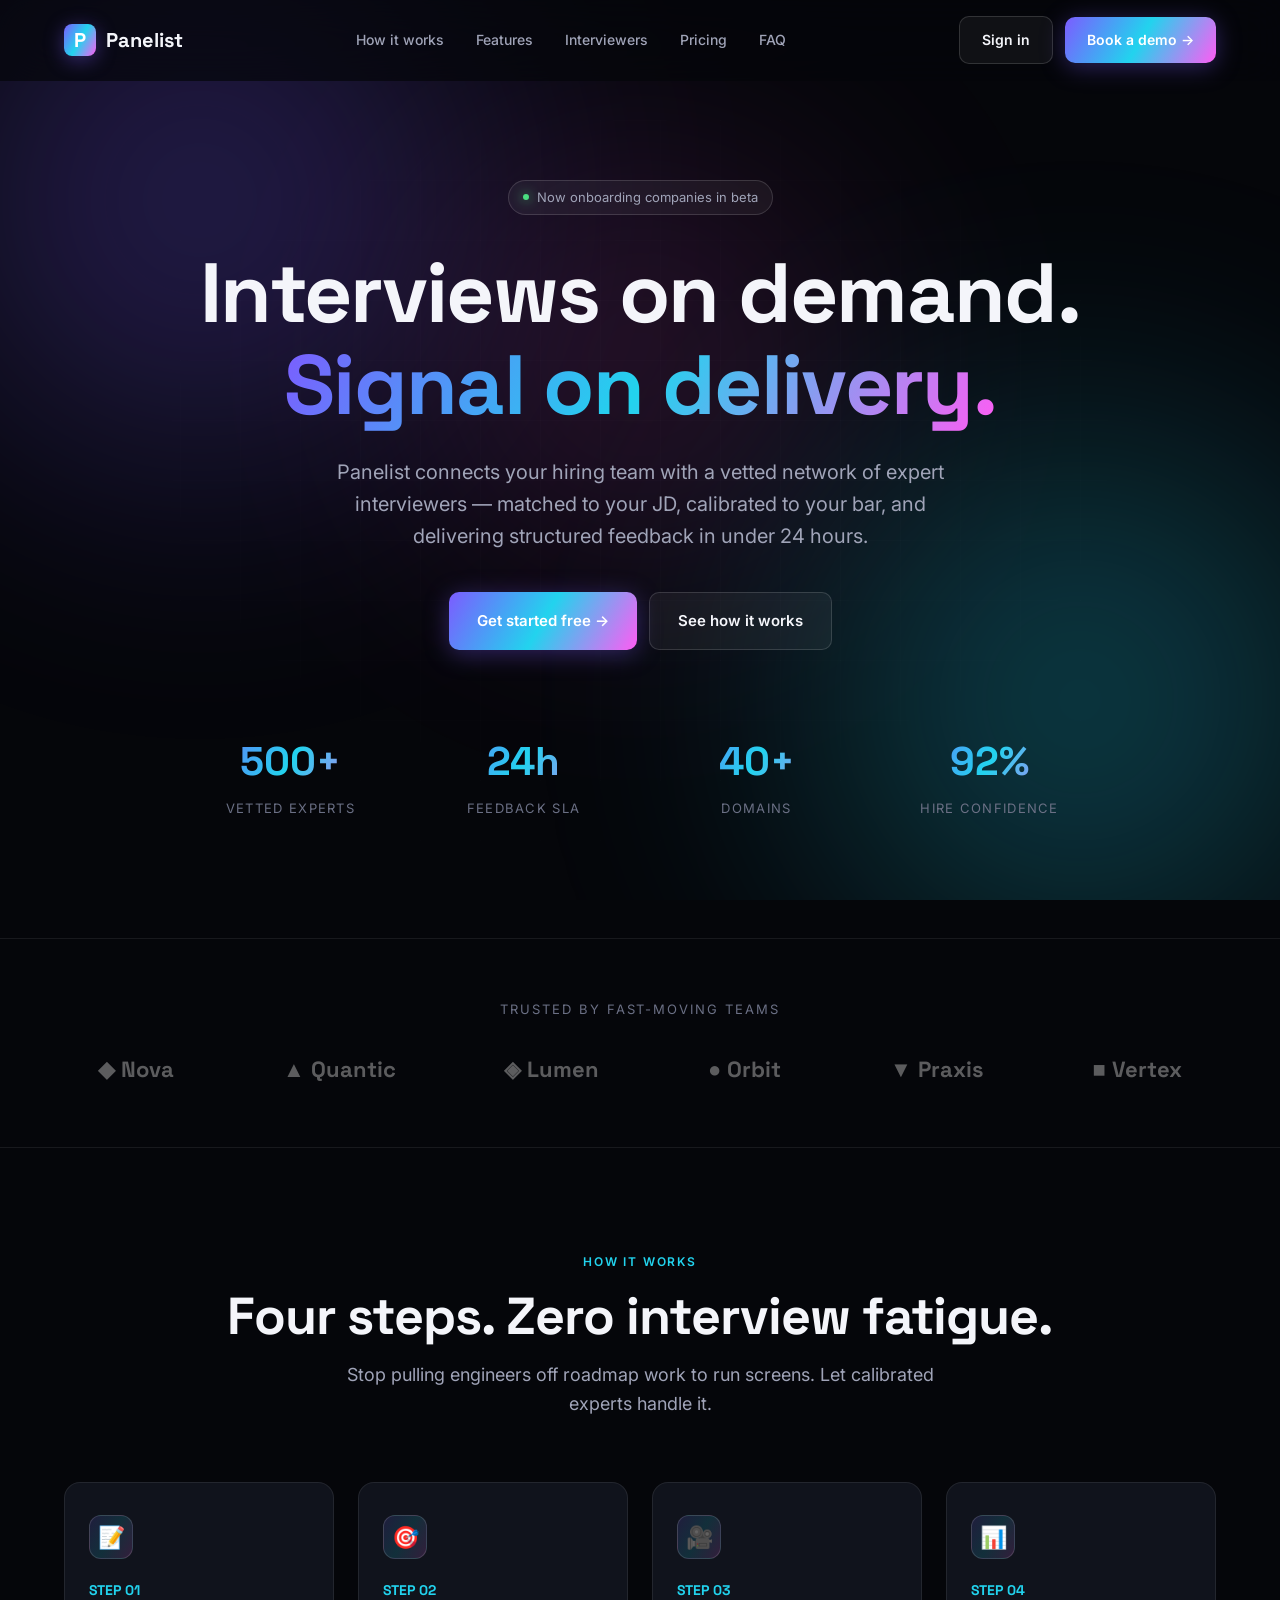
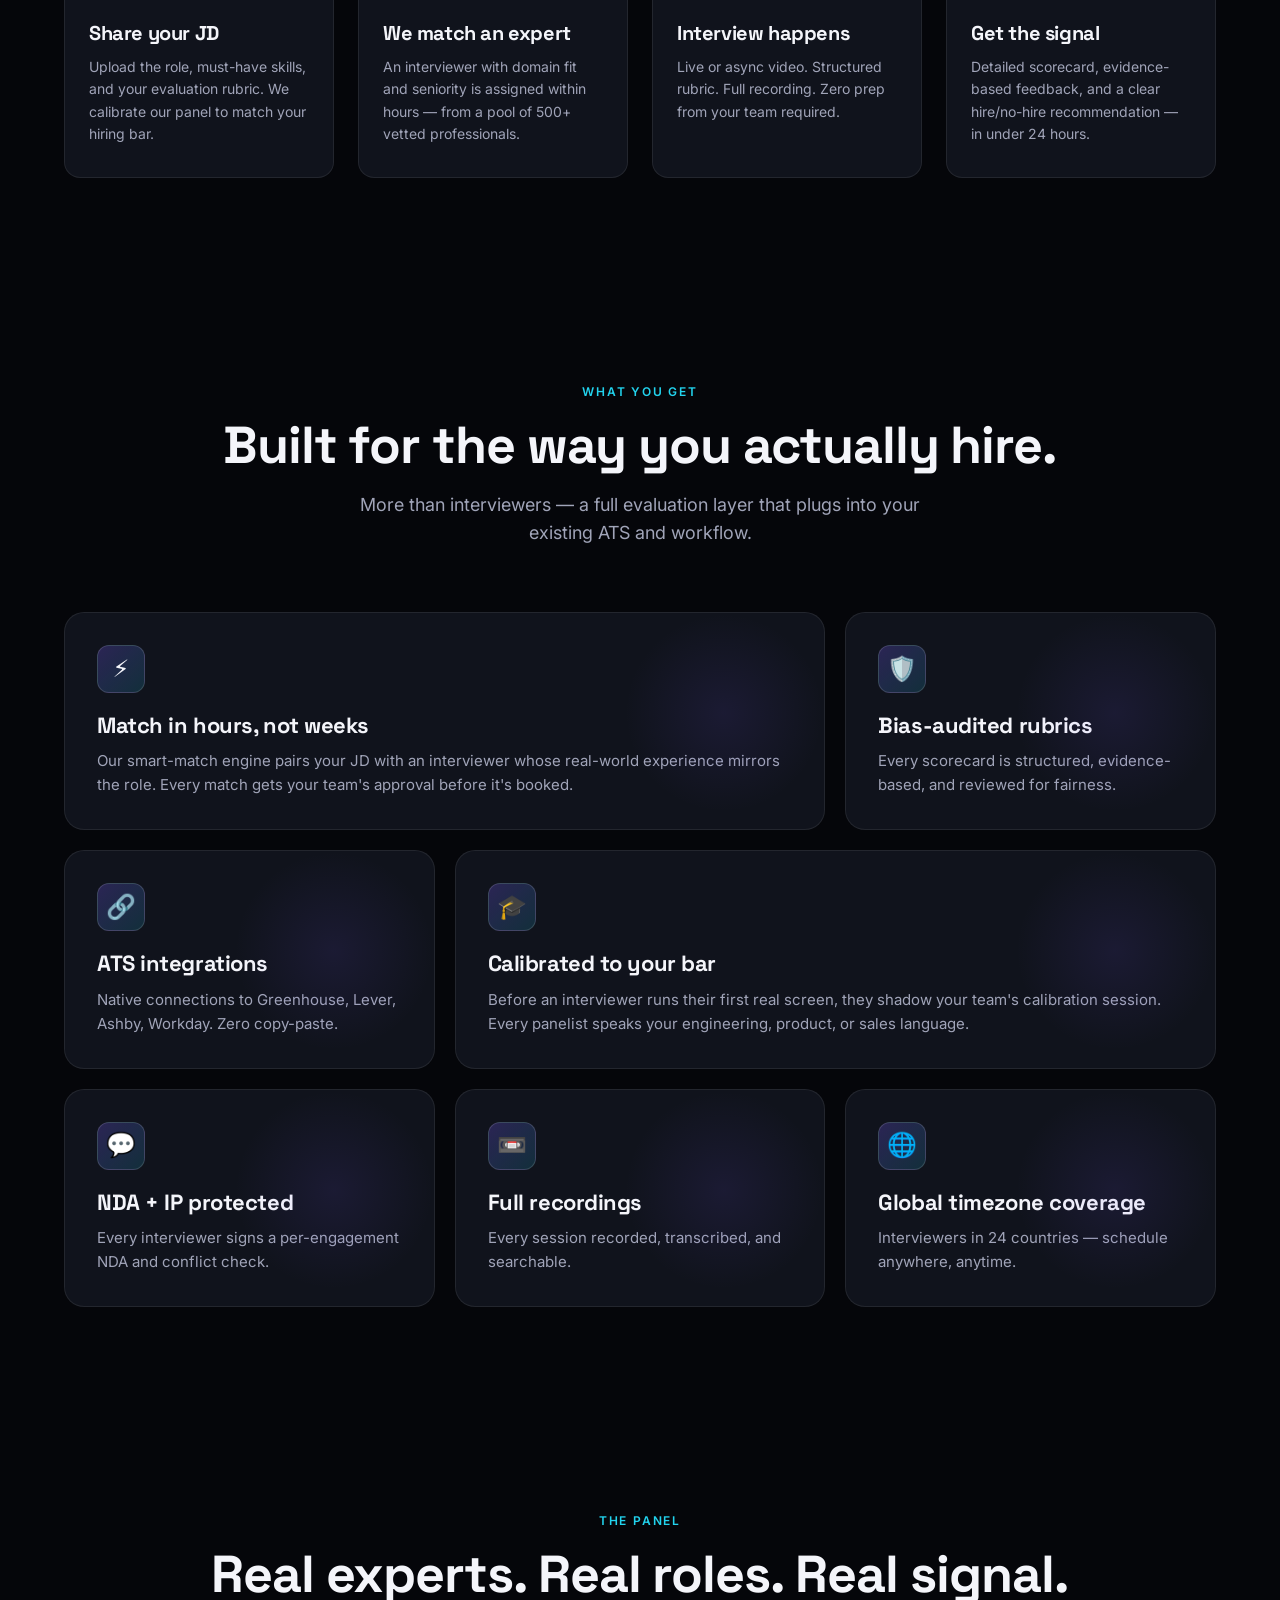
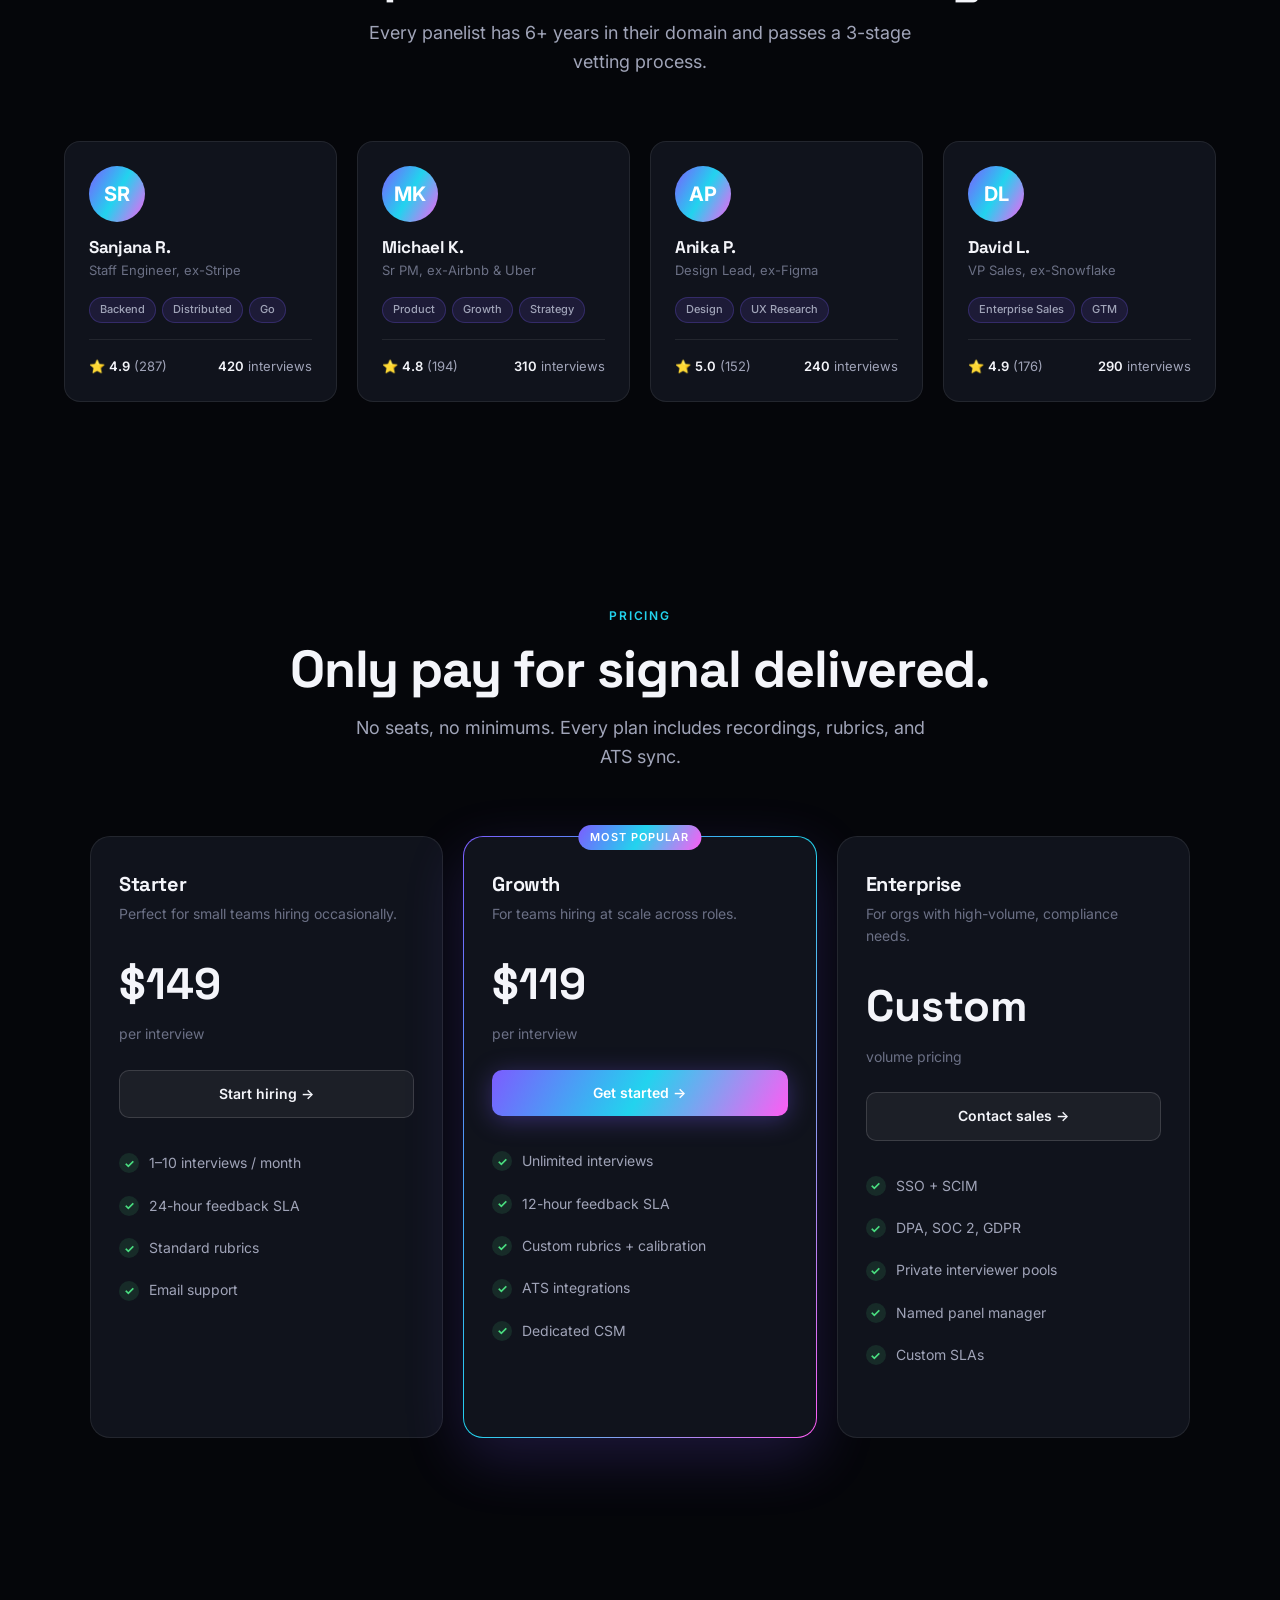
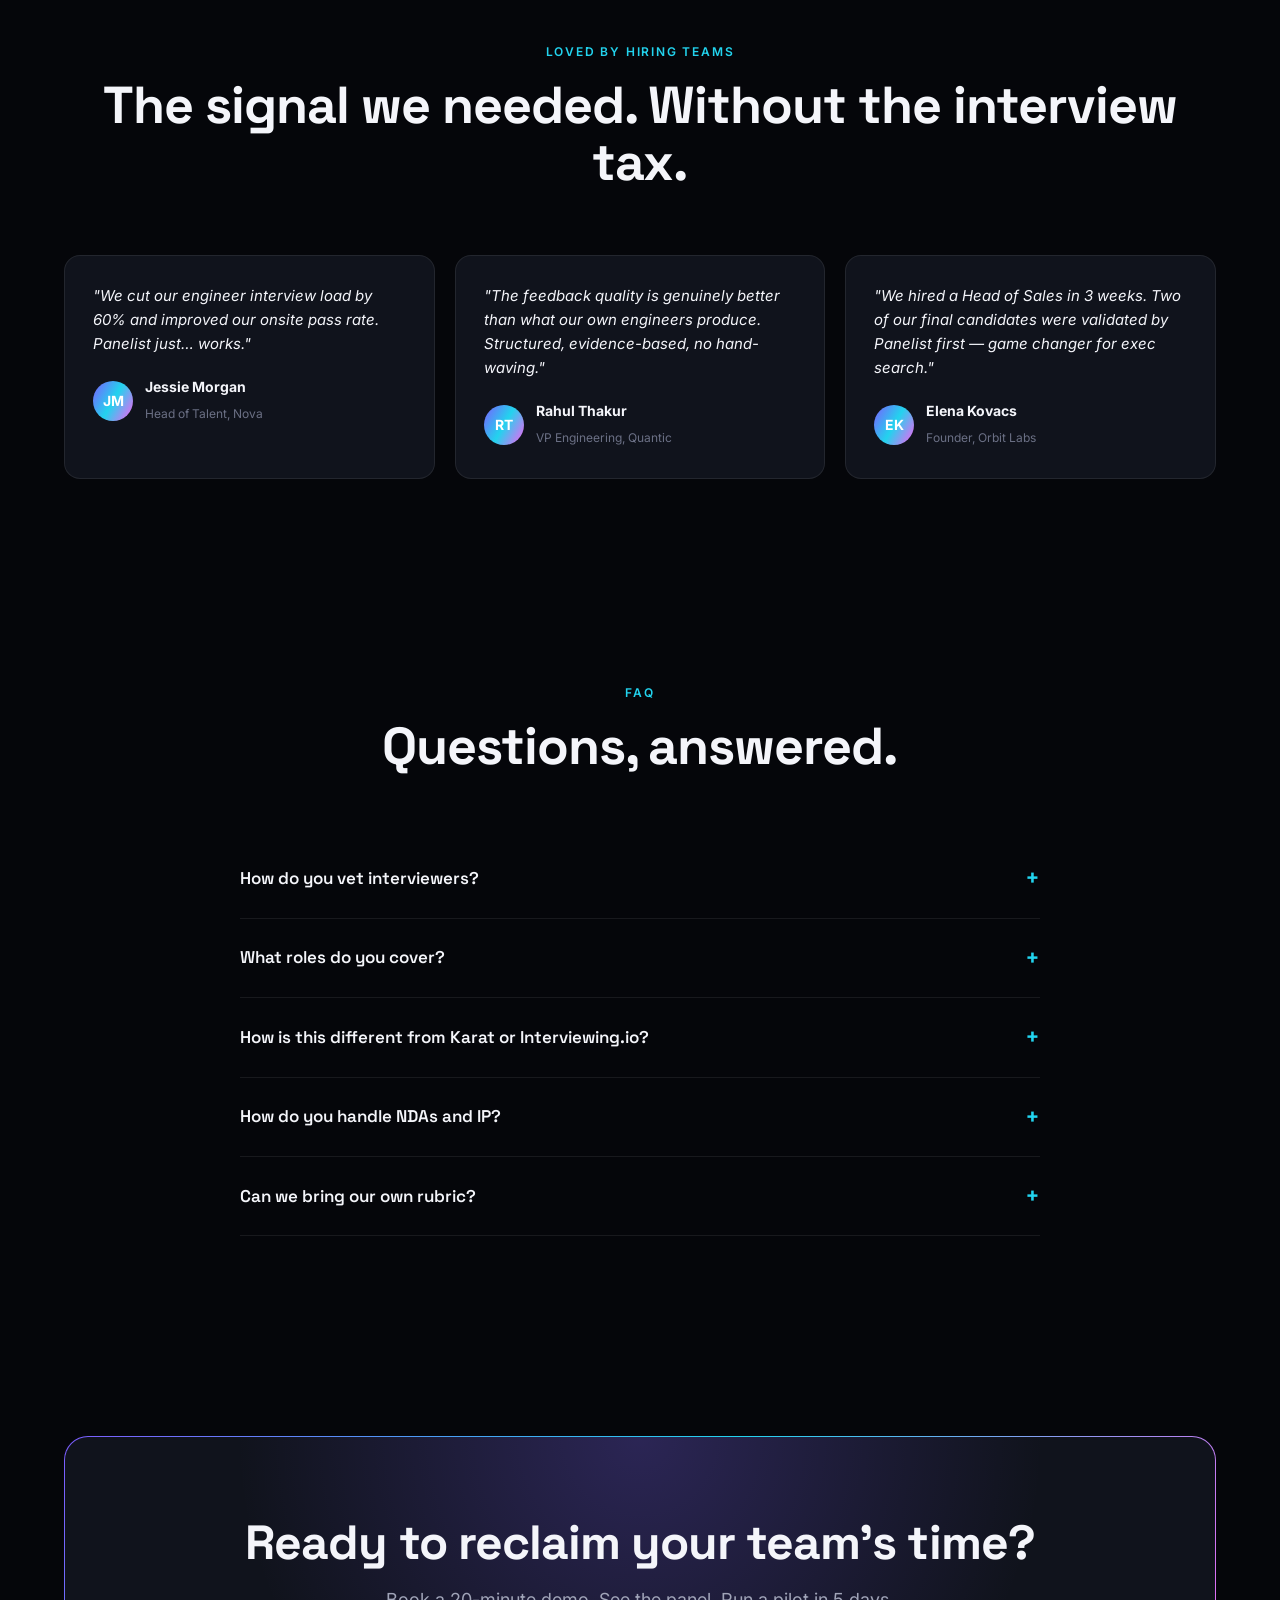
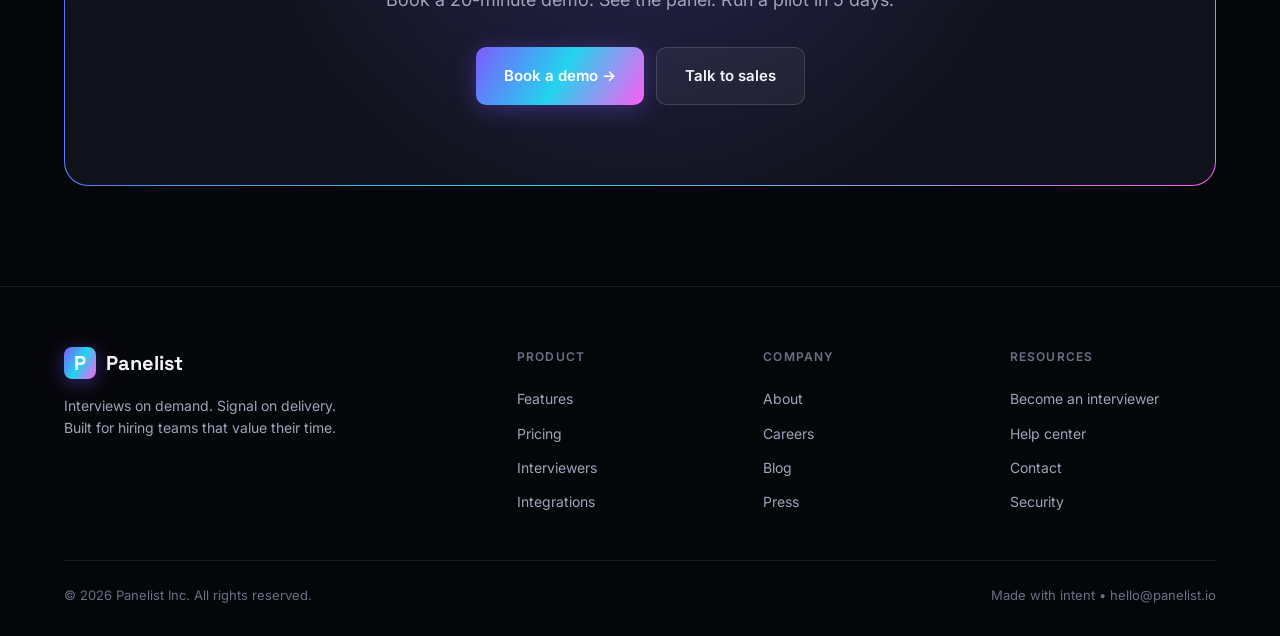
==== index.html @ 591c2b42 "Add files via upload" ====
<!DOCTYPE html>
<html lang="en">
<head>
<meta charset="UTF-8" />
<meta name="viewport" content="width=device-width, initial-scale=1.0" />
<title>Panelist — Interviews, on demand. Signal, on delivery.</title>
<meta name="description" content="Panelist gives hiring teams access to a vetted network of expert interviewers who screen candidates against your JD and deliver structured, evidence-based feedback." />
<link rel="preconnect" href="https://fonts.googleapis.com">
<link rel="preconnect" href="https://fonts.gstatic.com" crossorigin>
<link href="https://fonts.googleapis.com/css2?family=Inter:wght@300;400;500;600;700;800;900&family=Space+Grotesk:wght@400;500;600;700&display=swap" rel="stylesheet">
<style>
  :root {
    --bg: #05060a;
    --bg-2: #0a0c14;
    --surface: #10131c;
    --surface-2: #171b28;
    --border: rgba(255,255,255,0.08);
    --border-strong: rgba(255,255,255,0.14);
    --text: #f4f5fa;
    --text-dim: #a0a4b8;
    --text-mute: #6b7085;
    --brand: #7c5cff;
    --brand-2: #22d3ee;
    --brand-3: #ff5cf4;
    --accent-green: #4ade80;
    --grad: linear-gradient(120deg, #7c5cff 0%, #22d3ee 50%, #ff5cf4 100%);
    --grad-soft: linear-gradient(120deg, rgba(124,92,255,.15), rgba(34,211,238,.15), rgba(255,92,244,.15));
  }
  * { box-sizing: border-box; margin: 0; padding: 0; }
  html { scroll-behavior: smooth; }
  body {
    background: var(--bg);
    color: var(--text);
    font-family: 'Inter', system-ui, -apple-system, sans-serif;
    font-size: 16px;
    line-height: 1.6;
    overflow-x: hidden;
    -webkit-font-smoothing: antialiased;
  }
  h1, h2, h3, h4 { font-family: 'Space Grotesk', 'Inter', sans-serif; font-weight: 700; letter-spacing: -0.02em; line-height: 1.1; }
  a { color: inherit; text-decoration: none; }
  .container { max-width: 1200px; margin: 0 auto; padding: 0 24px; }

  /* ---- Background aurora ---- */
  .aurora {
    position: fixed; inset: 0; z-index: -1; overflow: hidden; pointer-events: none;
  }
  .aurora::before, .aurora::after {
    content: ""; position: absolute; width: 800px; height: 800px; border-radius: 50%;
    filter: blur(120px); opacity: 0.35; animation: float 20s ease-in-out infinite;
  }
  .aurora::before { background: radial-gradient(circle, #7c5cff 0%, transparent 70%); top: -200px; left: -200px; }
  .aurora::after { background: radial-gradient(circle, #22d3ee 0%, transparent 70%); bottom: -200px; right: -200px; animation-delay: -10s; }
  .aurora .blob-3 {
    position: absolute; width: 600px; height: 600px; border-radius: 50%;
    background: radial-gradient(circle, #ff5cf4 0%, transparent 70%);
    filter: blur(120px); opacity: 0.2; top: 40%; left: 50%; transform: translate(-50%, -50%);
    animation: float 25s ease-in-out infinite -5s;
  }
  @keyframes float {
    0%, 100% { transform: translate(0, 0) scale(1); }
    33% { transform: translate(50px, -50px) scale(1.1); }
    66% { transform: translate(-30px, 30px) scale(0.95); }
  }

  /* ---- Grid backdrop ---- */
  .grid-bg {
    position: fixed; inset: 0; z-index: -1; opacity: 0.4;
    background-image:
      linear-gradient(rgba(255,255,255,0.03) 1px, transparent 1px),
      linear-gradient(90deg, rgba(255,255,255,0.03) 1px, transparent 1px);
    background-size: 60px 60px;
    mask-image: radial-gradient(ellipse at center, black 30%, transparent 80%);
  }

  /* ---- Navigation ---- */
  nav {
    position: fixed; top: 0; left: 0; right: 0; z-index: 100;
    padding: 16px 0;
    backdrop-filter: blur(20px);
    background: rgba(5,6,10,0.7);
    border-bottom: 1px solid transparent;
    transition: all 0.3s ease;
  }
  nav.scrolled { border-bottom-color: var(--border); background: rgba(5,6,10,0.9); }
  nav .container { display: flex; align-items: center; justify-content: space-between; }
  .logo {
    display: flex; align-items: center; gap: 10px;
    font-family: 'Space Grotesk', sans-serif; font-weight: 700; font-size: 20px;
  }
  .logo-mark {
    width: 32px; height: 32px; border-radius: 8px; background: var(--grad);
    display: grid; place-items: center; font-weight: 800; color: white;
    box-shadow: 0 4px 20px rgba(124,92,255,0.4);
  }
  .nav-links { display: flex; gap: 32px; align-items: center; }
  .nav-links a { color: var(--text-dim); font-size: 14px; font-weight: 500; transition: color .2s; }
  .nav-links a:hover { color: var(--text); }
  .nav-cta { display: flex; gap: 12px; align-items: center; }
  @media (max-width: 768px) {
    .nav-links { display: none; }
  }

  /* ---- Buttons ---- */
  .btn {
    display: inline-flex; align-items: center; gap: 8px;
    padding: 12px 22px; border-radius: 10px; font-weight: 600; font-size: 14px;
    cursor: pointer; transition: all .2s ease; border: none;
    font-family: inherit; text-decoration: none;
  }
  .btn-primary {
    background: var(--grad); color: white; position: relative;
    box-shadow: 0 4px 24px rgba(124,92,255,0.35);
  }
  .btn-primary:hover { transform: translateY(-2px); box-shadow: 0 8px 32px rgba(124,92,255,0.5); }
  .btn-ghost {
    background: rgba(255,255,255,0.05); color: var(--text);
    border: 1px solid var(--border-strong);
  }
  .btn-ghost:hover { background: rgba(255,255,255,0.1); border-color: rgba(255,255,255,0.25); }
  .btn-lg { padding: 16px 28px; font-size: 15px; }

  /* ---- Hero ---- */
  .hero {
    padding: 180px 0 120px;
    text-align: center;
    position: relative;
  }
  .badge {
    display: inline-flex; align-items: center; gap: 8px;
    padding: 6px 14px; border-radius: 999px;
    background: rgba(255,255,255,0.05); border: 1px solid var(--border-strong);
    font-size: 13px; color: var(--text-dim); margin-bottom: 32px;
    animation: fadeInUp .8s ease .1s both;
  }
  .badge .dot { width: 6px; height: 6px; border-radius: 50%; background: var(--accent-green); box-shadow: 0 0 12px var(--accent-green); }
  .hero h1 {
    font-size: clamp(40px, 7vw, 84px);
    margin-bottom: 24px;
    animation: fadeInUp .8s ease .2s both;
  }
  .hero h1 .grad {
    background: var(--grad);
    -webkit-background-clip: text; background-clip: text;
    -webkit-text-fill-color: transparent;
    display: inline-block;
  }
  .hero p {
    font-size: clamp(17px, 2vw, 20px); color: var(--text-dim);
    max-width: 640px; margin: 0 auto 40px;
    animation: fadeInUp .8s ease .3s both;
  }
  .hero-ctas {
    display: flex; gap: 12px; justify-content: center; flex-wrap: wrap;
    animation: fadeInUp .8s ease .4s both;
  }
  .hero-stats {
    margin-top: 80px;
    display: grid; grid-template-columns: repeat(4, 1fr); gap: 32px;
    max-width: 900px; margin-left: auto; margin-right: auto;
    animation: fadeInUp .8s ease .5s both;
  }
  .stat { text-align: center; }
  .stat-num {
    font-family: 'Space Grotesk', sans-serif; font-weight: 700; font-size: 40px;
    background: var(--grad); -webkit-background-clip: text; background-clip: text;
    -webkit-text-fill-color: transparent; margin-bottom: 4px;
  }
  .stat-label { color: var(--text-mute); font-size: 13px; text-transform: uppercase; letter-spacing: 0.1em; }
  @media (max-width: 640px) {
    .hero-stats { grid-template-columns: repeat(2, 1fr); }
  }
  @keyframes fadeInUp {
    from { opacity: 0; transform: translateY(20px); }
    to { opacity: 1; transform: translateY(0); }
  }

  /* ---- Section shared ---- */
  section { padding: 100px 0; position: relative; }
  .section-head { text-align: center; margin-bottom: 64px; }
  .eyebrow {
    display: inline-block; text-transform: uppercase; letter-spacing: 0.15em;
    font-size: 12px; font-weight: 600; color: var(--brand-2); margin-bottom: 16px;
  }
  .section-head h2 { font-size: clamp(32px, 5vw, 52px); margin-bottom: 16px; }
  .section-head p { color: var(--text-dim); font-size: 18px; max-width: 600px; margin: 0 auto; }

  /* ---- Logos row ---- */
  .logos {
    padding: 60px 0; border-top: 1px solid var(--border); border-bottom: 1px solid var(--border);
  }
  .logos-inner {
    display: flex; align-items: center; justify-content: space-around;
    flex-wrap: wrap; gap: 40px;
    filter: grayscale(1); opacity: 0.55;
  }
  .logos-inner span {
    font-family: 'Space Grotesk', sans-serif; font-weight: 700;
    font-size: 22px; color: var(--text-dim);
  }
  .logos-title { text-align: center; color: var(--text-mute); font-size: 13px; text-transform: uppercase; letter-spacing: 0.15em; margin-bottom: 32px; }

  /* ---- How it works ---- */
  .steps { display: grid; grid-template-columns: repeat(4, 1fr); gap: 24px; position: relative; }
  .step {
    background: var(--surface); border: 1px solid var(--border);
    border-radius: 16px; padding: 32px 24px; position: relative;
    transition: all .3s ease;
  }
  .step:hover { border-color: var(--border-strong); transform: translateY(-4px); }
  .step-num {
    font-family: 'Space Grotesk', sans-serif; font-size: 14px; font-weight: 700;
    color: var(--brand-2); margin-bottom: 20px; display: block;
  }
  .step h3 { font-size: 20px; margin-bottom: 12px; }
  .step p { color: var(--text-dim); font-size: 14px; }
  .step-icon {
    width: 44px; height: 44px; border-radius: 12px;
    background: var(--grad-soft); border: 1px solid var(--border-strong);
    display: grid; place-items: center; margin-bottom: 20px;
    font-size: 22px;
  }
  @media (max-width: 900px) { .steps { grid-template-columns: repeat(2, 1fr); } }
  @media (max-width: 500px) { .steps { grid-template-columns: 1fr; } }

  /* ---- Features grid (bento) ---- */
  .bento { display: grid; grid-template-columns: repeat(3, 1fr); gap: 20px; }
  .bento-item {
    background: var(--surface); border: 1px solid var(--border);
    border-radius: 20px; padding: 32px; position: relative; overflow: hidden;
    transition: all .3s ease;
  }
  .bento-item:hover { border-color: var(--border-strong); transform: translateY(-4px); }
  .bento-item.wide { grid-column: span 2; }
  .bento-item h3 { font-size: 22px; margin-bottom: 12px; }
  .bento-item p { color: var(--text-dim); font-size: 15px; }
  .bento-icon {
    width: 48px; height: 48px; border-radius: 12px;
    background: linear-gradient(135deg, rgba(124,92,255,0.25), rgba(34,211,238,0.15));
    border: 1px solid var(--border-strong);
    display: grid; place-items: center; margin-bottom: 20px; font-size: 24px;
  }
  .bento-item::after {
    content: ""; position: absolute; top: 0; right: 0; width: 200px; height: 200px;
    background: radial-gradient(circle, rgba(124,92,255,0.1) 0%, transparent 70%);
    pointer-events: none;
  }
  @media (max-width: 900px) {
    .bento { grid-template-columns: 1fr; }
    .bento-item.wide { grid-column: span 1; }
  }

  /* ---- Interviewers ---- */
  .interviewers { display: grid; grid-template-columns: repeat(4, 1fr); gap: 20px; }
  .card-int {
    background: var(--surface); border: 1px solid var(--border); border-radius: 16px;
    padding: 24px; transition: all .3s ease; position: relative; overflow: hidden;
  }
  .card-int:hover { border-color: var(--brand); transform: translateY(-4px); }
  .avatar {
    width: 56px; height: 56px; border-radius: 50%;
    background: var(--grad); display: grid; place-items: center;
    font-weight: 700; color: white; font-size: 20px; margin-bottom: 16px;
  }
  .card-int h4 { font-size: 17px; margin-bottom: 4px; }
  .card-int .role { color: var(--text-mute); font-size: 13px; margin-bottom: 16px; }
  .tags { display: flex; flex-wrap: wrap; gap: 6px; margin-bottom: 16px; }
  .tag {
    padding: 3px 10px; background: rgba(124,92,255,0.12);
    border: 1px solid rgba(124,92,255,0.25); border-radius: 999px;
    font-size: 11px; color: var(--text-dim); font-weight: 500;
  }
  .card-int .meta { display: flex; justify-content: space-between; padding-top: 16px; border-top: 1px solid var(--border); font-size: 13px; color: var(--text-dim); }
  .meta strong { color: var(--text); font-weight: 600; }
  @media (max-width: 900px) { .interviewers { grid-template-columns: repeat(2, 1fr); } }
  @media (max-width: 500px) { .interviewers { grid-template-columns: 1fr; } }

  /* ---- Pricing ---- */
  .pricing { display: grid; grid-template-columns: repeat(3, 1fr); gap: 20px; max-width: 1100px; margin: 0 auto; }
  .price-card {
    background: var(--surface); border: 1px solid var(--border);
    border-radius: 20px; padding: 36px 28px; position: relative;
    transition: all .3s ease;
  }
  .price-card.featured {
    border: 1px solid transparent;
    background:
      linear-gradient(var(--surface), var(--surface)) padding-box,
      var(--grad) border-box;
    transform: scale(1.03);
    box-shadow: 0 20px 60px rgba(124,92,255,0.2);
  }
  .price-card h3 { font-size: 20px; margin-bottom: 8px; }
  .price-card .desc { color: var(--text-mute); font-size: 14px; margin-bottom: 24px; }
  .price {
    font-family: 'Space Grotesk', sans-serif; font-weight: 700;
    font-size: 44px; margin-bottom: 4px;
  }
  .price-suffix { color: var(--text-mute); font-size: 14px; margin-bottom: 24px; }
  .price-card ul { list-style: none; margin: 24px 0; }
  .price-card li {
    padding: 10px 0; color: var(--text-dim); font-size: 14px;
    display: flex; align-items: center; gap: 10px;
  }
  .price-card li::before {
    content: "✓"; color: var(--accent-green); font-weight: 700;
    width: 20px; height: 20px; border-radius: 50%;
    background: rgba(74,222,128,0.12); display: grid; place-items: center;
    font-size: 12px; flex-shrink: 0;
  }
  .featured-badge {
    position: absolute; top: -12px; left: 50%; transform: translateX(-50%);
    background: var(--grad); color: white; padding: 4px 12px;
    border-radius: 999px; font-size: 11px; font-weight: 600;
    text-transform: uppercase; letter-spacing: 0.1em;
  }
  @media (max-width: 900px) {
    .pricing { grid-template-columns: 1fr; }
    .price-card.featured { transform: scale(1); }
  }

  /* ---- Testimonials ---- */
  .quotes { display: grid; grid-template-columns: repeat(3, 1fr); gap: 20px; }
  .quote {
    background: var(--surface); border: 1px solid var(--border);
    border-radius: 16px; padding: 28px; transition: all .3s ease;
  }
  .quote:hover { border-color: var(--border-strong); }
  .quote p {
    font-size: 15px; color: var(--text); margin-bottom: 20px;
    line-height: 1.6; font-style: italic;
  }
  .quote .who { display: flex; gap: 12px; align-items: center; }
  .quote .avatar { width: 40px; height: 40px; font-size: 14px; margin: 0; }
  .quote .who div h5 { font-size: 14px; margin-bottom: 2px; }
  .quote .who div span { color: var(--text-mute); font-size: 12px; }
  @media (max-width: 900px) { .quotes { grid-template-columns: 1fr; } }

  /* ---- FAQ ---- */
  .faq { max-width: 800px; margin: 0 auto; }
  .faq-item {
    border-bottom: 1px solid var(--border); padding: 20px 0; cursor: pointer;
  }
  .faq-q {
    display: flex; justify-content: space-between; align-items: center;
    font-family: 'Space Grotesk', sans-serif; font-weight: 600; font-size: 17px;
  }
  .faq-q::after { content: "+"; font-size: 24px; color: var(--brand-2); transition: transform .3s; }
  .faq-item.open .faq-q::after { transform: rotate(45deg); }
  .faq-a {
    max-height: 0; overflow: hidden; color: var(--text-dim);
    transition: max-height .4s ease, padding .4s ease; font-size: 15px;
  }
  .faq-item.open .faq-a { max-height: 300px; padding-top: 12px; }

  /* ---- CTA ---- */
  .cta-wrap {
    padding: 80px 40px; text-align: center; border-radius: 24px;
    background:
      linear-gradient(var(--surface), var(--surface)) padding-box,
      var(--grad) border-box;
    border: 1px solid transparent; position: relative; overflow: hidden;
  }
  .cta-wrap::before {
    content: ""; position: absolute; inset: 0;
    background: radial-gradient(circle at 50% 0%, rgba(124,92,255,0.25) 0%, transparent 60%);
    pointer-events: none;
  }
  .cta-wrap h2 { font-size: clamp(32px, 5vw, 48px); margin-bottom: 16px; position: relative; }
  .cta-wrap p { color: var(--text-dim); font-size: 18px; margin-bottom: 32px; position: relative; }
  .cta-wrap .btns { display: flex; gap: 12px; justify-content: center; flex-wrap: wrap; position: relative; }

  /* ---- Footer ---- */
  footer { border-top: 1px solid var(--border); padding: 60px 0 30px; }
  .footer-grid {
    display: grid; grid-template-columns: 2fr 1fr 1fr 1fr; gap: 40px; margin-bottom: 40px;
  }
  .footer-brand p { color: var(--text-dim); font-size: 14px; margin-top: 16px; max-width: 300px; }
  .footer-col h5 {
    font-size: 12px; text-transform: uppercase; letter-spacing: 0.1em;
    color: var(--text-mute); margin-bottom: 16px; font-family: 'Inter', sans-serif; font-weight: 600;
  }
  .footer-col a {
    display: block; color: var(--text-dim); font-size: 14px;
    padding: 6px 0; transition: color .2s;
  }
  .footer-col a:hover { color: var(--text); }
  .footer-bottom {
    padding-top: 24px; border-top: 1px solid var(--border);
    display: flex; justify-content: space-between; color: var(--text-mute); font-size: 13px;
    flex-wrap: wrap; gap: 12px;
  }
  @media (max-width: 700px) {
    .footer-grid { grid-template-columns: 1fr 1fr; }
  }

  /* ---- Reveal on scroll ---- */
  .reveal { opacity: 0; transform: translateY(30px); transition: all .8s ease; }
  .reveal.visible { opacity: 1; transform: translateY(0); }
</style>
</head>
<body>

<div class="aurora"><div class="blob-3"></div></div>
<div class="grid-bg"></div>

<nav id="nav">
  <div class="container">
    <a class="logo" href="#">
      <div class="logo-mark">P</div>
      <span>Panelist</span>
    </a>
    <div class="nav-links">
      <a href="#how">How it works</a>
      <a href="#features">Features</a>
      <a href="#interviewers">Interviewers</a>
      <a href="#pricing">Pricing</a>
      <a href="#faq">FAQ</a>
    </div>
    <div class="nav-cta">
      <a href="#" class="btn btn-ghost">Sign in</a>
      <a href="#cta" class="btn btn-primary">Book a demo →</a>
    </div>
  </div>
</nav>

<!-- HERO -->
<header class="hero">
  <div class="container">
    <div class="badge"><span class="dot"></span> Now onboarding companies in beta</div>
    <h1>Interviews on demand.<br/><span class="grad">Signal on delivery.</span></h1>
    <p>Panelist connects your hiring team with a vetted network of expert interviewers — matched to your JD, calibrated to your bar, and delivering structured feedback in under 24 hours.</p>
    <div class="hero-ctas">
      <a href="#cta" class="btn btn-primary btn-lg">Get started free →</a>
      <a href="#how" class="btn btn-ghost btn-lg">See how it works</a>
    </div>
    <div class="hero-stats">
      <div class="stat"><div class="stat-num">500+</div><div class="stat-label">Vetted Experts</div></div>
      <div class="stat"><div class="stat-num">24h</div><div class="stat-label">Feedback SLA</div></div>
      <div class="stat"><div class="stat-num">40+</div><div class="stat-label">Domains</div></div>
      <div class="stat"><div class="stat-num">92%</div><div class="stat-label">Hire Confidence</div></div>
    </div>
  </div>
</header>

<!-- LOGOS -->
<section class="logos" style="padding: 60px 0;">
  <div class="container">
    <p class="logos-title">Trusted by fast-moving teams</p>
    <div class="logos-inner">
      <span>◆ Nova</span>
      <span>▲ Quantic</span>
      <span>◈ Lumen</span>
      <span>● Orbit</span>
      <span>▼ Praxis</span>
      <span>■ Vertex</span>
    </div>
  </div>
</section>

<!-- HOW IT WORKS -->
<section id="how">
  <div class="container">
    <div class="section-head reveal">
      <span class="eyebrow">How it works</span>
      <h2>Four steps. Zero interview fatigue.</h2>
      <p>Stop pulling engineers off roadmap work to run screens. Let calibrated experts handle it.</p>
    </div>
    <div class="steps">
      <div class="step reveal"><div class="step-icon">📝</div><span class="step-num">STEP 01</span><h3>Share your JD</h3><p>Upload the role, must-have skills, and your evaluation rubric. We calibrate our panel to match your hiring bar.</p></div>
      <div class="step reveal"><div class="step-icon">🎯</div><span class="step-num">STEP 02</span><h3>We match an expert</h3><p>An interviewer with domain fit and seniority is assigned within hours — from a pool of 500+ vetted professionals.</p></div>
      <div class="step reveal"><div class="step-icon">🎥</div><span class="step-num">STEP 03</span><h3>Interview happens</h3><p>Live or async video. Structured rubric. Full recording. Zero prep from your team required.</p></div>
      <div class="step reveal"><div class="step-icon">📊</div><span class="step-num">STEP 04</span><h3>Get the signal</h3><p>Detailed scorecard, evidence-based feedback, and a clear hire/no-hire recommendation — in under 24 hours.</p></div>
    </div>
  </div>
</section>

<!-- FEATURES BENTO -->
<section id="features">
  <div class="container">
    <div class="section-head reveal">
      <span class="eyebrow">What you get</span>
      <h2>Built for the way you actually hire.</h2>
      <p>More than interviewers — a full evaluation layer that plugs into your existing ATS and workflow.</p>
    </div>
    <div class="bento">
      <div class="bento-item wide reveal">
        <div class="bento-icon">⚡</div>
        <h3>Match in hours, not weeks</h3>
        <p>Our smart-match engine pairs your JD with an interviewer whose real-world experience mirrors the role. Every match gets your team's approval before it's booked.</p>
      </div>
      <div class="bento-item reveal">
        <div class="bento-icon">🛡️</div>
        <h3>Bias-audited rubrics</h3>
        <p>Every scorecard is structured, evidence-based, and reviewed for fairness.</p>
      </div>
      <div class="bento-item reveal">
        <div class="bento-icon">🔗</div>
        <h3>ATS integrations</h3>
        <p>Native connections to Greenhouse, Lever, Ashby, Workday. Zero copy-paste.</p>
      </div>
      <div class="bento-item wide reveal">
        <div class="bento-icon">🎓</div>
        <h3>Calibrated to your bar</h3>
        <p>Before an interviewer runs their first real screen, they shadow your team's calibration session. Every panelist speaks your engineering, product, or sales language.</p>
      </div>
      <div class="bento-item reveal">
        <div class="bento-icon">💬</div>
        <h3>NDA + IP protected</h3>
        <p>Every interviewer signs a per-engagement NDA and conflict check.</p>
      </div>
      <div class="bento-item reveal">
        <div class="bento-icon">📼</div>
        <h3>Full recordings</h3>
        <p>Every session recorded, transcribed, and searchable.</p>
      </div>
      <div class="bento-item reveal">
        <div class="bento-icon">🌐</div>
        <h3>Global timezone coverage</h3>
        <p>Interviewers in 24 countries — schedule anywhere, anytime.</p>
      </div>
    </div>
  </div>
</section>

<!-- INTERVIEWERS -->
<section id="interviewers">
  <div class="container">
    <div class="section-head reveal">
      <span class="eyebrow">The panel</span>
      <h2>Real experts. Real roles. Real signal.</h2>
      <p>Every panelist has 6+ years in their domain and passes a 3-stage vetting process.</p>
    </div>
    <div class="interviewers">
      <div class="card-int reveal">
        <div class="avatar">SR</div>
        <h4>Sanjana R.</h4>
        <div class="role">Staff Engineer, ex-Stripe</div>
        <div class="tags"><span class="tag">Backend</span><span class="tag">Distributed</span><span class="tag">Go</span></div>
        <div class="meta"><span>⭐ <strong>4.9</strong> (287)</span><span><strong>420</strong> interviews</span></div>
      </div>
      <div class="card-int reveal">
        <div class="avatar">MK</div>
        <h4>Michael K.</h4>
        <div class="role">Sr PM, ex-Airbnb & Uber</div>
        <div class="tags"><span class="tag">Product</span><span class="tag">Growth</span><span class="tag">Strategy</span></div>
        <div class="meta"><span>⭐ <strong>4.8</strong> (194)</span><span><strong>310</strong> interviews</span></div>
      </div>
      <div class="card-int reveal">
        <div class="avatar">AP</div>
        <h4>Anika P.</h4>
        <div class="role">Design Lead, ex-Figma</div>
        <div class="tags"><span class="tag">Design</span><span class="tag">UX Research</span></div>
        <div class="meta"><span>⭐ <strong>5.0</strong> (152)</span><span><strong>240</strong> interviews</span></div>
      </div>
      <div class="card-int reveal">
        <div class="avatar">DL</div>
        <h4>David L.</h4>
        <div class="role">VP Sales, ex-Snowflake</div>
        <div class="tags"><span class="tag">Enterprise Sales</span><span class="tag">GTM</span></div>
        <div class="meta"><span>⭐ <strong>4.9</strong> (176)</span><span><strong>290</strong> interviews</span></div>
      </div>
    </div>
  </div>
</section>

<!-- PRICING -->
<section id="pricing">
  <div class="container">
    <div class="section-head reveal">
      <span class="eyebrow">Pricing</span>
      <h2>Only pay for signal delivered.</h2>
      <p>No seats, no minimums. Every plan includes recordings, rubrics, and ATS sync.</p>
    </div>
    <div class="pricing">
      <div class="price-card reveal">
        <h3>Starter</h3>
        <p class="desc">Perfect for small teams hiring occasionally.</p>
        <div class="price">$149</div>
        <div class="price-suffix">per interview</div>
        <a href="#cta" class="btn btn-ghost" style="width: 100%; justify-content: center;">Start hiring →</a>
        <ul>
          <li>1–10 interviews / month</li>
          <li>24-hour feedback SLA</li>
          <li>Standard rubrics</li>
          <li>Email support</li>
        </ul>
      </div>
      <div class="price-card featured reveal">
        <div class="featured-badge">Most Popular</div>
        <h3>Growth</h3>
        <p class="desc">For teams hiring at scale across roles.</p>
        <div class="price">$119</div>
        <div class="price-suffix">per interview</div>
        <a href="#cta" class="btn btn-primary" style="width: 100%; justify-content: center;">Get started →</a>
        <ul>
          <li>Unlimited interviews</li>
          <li>12-hour feedback SLA</li>
          <li>Custom rubrics + calibration</li>
          <li>ATS integrations</li>
          <li>Dedicated CSM</li>
        </ul>
      </div>
      <div class="price-card reveal">
        <h3>Enterprise</h3>
        <p class="desc">For orgs with high-volume, compliance needs.</p>
        <div class="price">Custom</div>
        <div class="price-suffix">volume pricing</div>
        <a href="#cta" class="btn btn-ghost" style="width: 100%; justify-content: center;">Contact sales →</a>
        <ul>
          <li>SSO + SCIM</li>
          <li>DPA, SOC 2, GDPR</li>
          <li>Private interviewer pools</li>
          <li>Named panel manager</li>
          <li>Custom SLAs</li>
        </ul>
      </div>
    </div>
  </div>
</section>

<!-- TESTIMONIALS -->
<section>
  <div class="container">
    <div class="section-head reveal">
      <span class="eyebrow">Loved by hiring teams</span>
      <h2>The signal we needed. Without the interview tax.</h2>
    </div>
    <div class="quotes">
      <div class="quote reveal">
        <p>"We cut our engineer interview load by 60% and improved our onsite pass rate. Panelist just… works."</p>
        <div class="who"><div class="avatar">JM</div><div><h5>Jessie Morgan</h5><span>Head of Talent, Nova</span></div></div>
      </div>
      <div class="quote reveal">
        <p>"The feedback quality is genuinely better than what our own engineers produce. Structured, evidence-based, no hand-waving."</p>
        <div class="who"><div class="avatar">RT</div><div><h5>Rahul Thakur</h5><span>VP Engineering, Quantic</span></div></div>
      </div>
      <div class="quote reveal">
        <p>"We hired a Head of Sales in 3 weeks. Two of our final candidates were validated by Panelist first — game changer for exec search."</p>
        <div class="who"><div class="avatar">EK</div><div><h5>Elena Kovacs</h5><span>Founder, Orbit Labs</span></div></div>
      </div>
    </div>
  </div>
</section>

<!-- FAQ -->
<section id="faq">
  <div class="container">
    <div class="section-head reveal">
      <span class="eyebrow">FAQ</span>
      <h2>Questions, answered.</h2>
    </div>
    <div class="faq">
      <div class="faq-item"><div class="faq-q">How do you vet interviewers?</div><div class="faq-a">Every panelist passes a 3-stage vetting process: credential verification, a mock interview against our internal rubric, and a calibration session with a senior Panelist reviewer. We accept less than 8% of applicants.</div></div>
      <div class="faq-item"><div class="faq-q">What roles do you cover?</div><div class="faq-a">Engineering (all stacks), product, design, data science, sales, marketing, operations, and executive search. If we don't have coverage for a niche role, we'll source and calibrate a specialist within 5 business days.</div></div>
      <div class="faq-item"><div class="faq-q">How is this different from Karat or Interviewing.io?</div><div class="faq-a">Panelist is multi-domain (not just engineering), offers deeper calibration to your team's specific rubric, and delivers structured evidence over binary pass/fail. We also cover senior and executive roles that most competitors don't.</div></div>
      <div class="faq-item"><div class="faq-q">How do you handle NDAs and IP?</div><div class="faq-a">Every engagement is covered by a per-interview NDA and conflict-of-interest check. Interviewers cannot work with direct competitors during an active engagement window.</div></div>
      <div class="faq-item"><div class="faq-q">Can we bring our own rubric?</div><div class="faq-a">Absolutely — Growth and Enterprise plans include a calibration session where our team learns your rubric, your team's "look-fors," and past hiring bar. New panelists shadow live calibrated interviews before flying solo on your account.</div></div>
    </div>
  </div>
</section>

<!-- CTA -->
<section id="cta">
  <div class="container">
    <div class="cta-wrap reveal">
      <h2>Ready to reclaim your team's time?</h2>
      <p>Book a 20-minute demo. See the panel. Run a pilot in 5 days.</p>
      <div class="btns">
        <a href="mailto:hello@panelist.io" class="btn btn-primary btn-lg">Book a demo →</a>
        <a href="#" class="btn btn-ghost btn-lg">Talk to sales</a>
      </div>
    </div>
  </div>
</section>

<!-- FOOTER -->
<footer>
  <div class="container">
    <div class="footer-grid">
      <div class="footer-brand">
        <div class="logo"><div class="logo-mark">P</div><span>Panelist</span></div>
        <p>Interviews on demand. Signal on delivery. Built for hiring teams that value their time.</p>
      </div>
      <div class="footer-col">
        <h5>Product</h5>
        <a href="#features">Features</a>
        <a href="#pricing">Pricing</a>
        <a href="#interviewers">Interviewers</a>
        <a href="#">Integrations</a>
      </div>
      <div class="footer-col">
        <h5>Company</h5>
        <a href="#">About</a>
        <a href="#">Careers</a>
        <a href="#">Blog</a>
        <a href="#">Press</a>
      </div>
      <div class="footer-col">
        <h5>Resources</h5>
        <a href="#">Become an interviewer</a>
        <a href="#">Help center</a>
        <a href="#">Contact</a>
        <a href="#">Security</a>
      </div>
    </div>
    <div class="footer-bottom">
      <span>© 2026 Panelist Inc. All rights reserved.</span>
      <span>Made with intent • hello@panelist.io</span>
    </div>
  </div>
</footer>

<script>
  // Nav scroll
  const nav = document.getElementById('nav');
  window.addEventListener('scroll', () => {
    nav.classList.toggle('scrolled', window.scrollY > 20);
  });

  // Reveal on scroll
  const observer = new IntersectionObserver(entries => {
    entries.forEach(e => e.isIntersecting && e.target.classList.add('visible'));
  }, { threshold: 0.1 });
  document.querySelectorAll('.reveal').forEach(el => observer.observe(el));

  // FAQ toggle
  document.querySelectorAll('.faq-item').forEach(item => {
    item.addEventListener('click', () => item.classList.toggle('open'));
  });
</script>

</body>
</html>
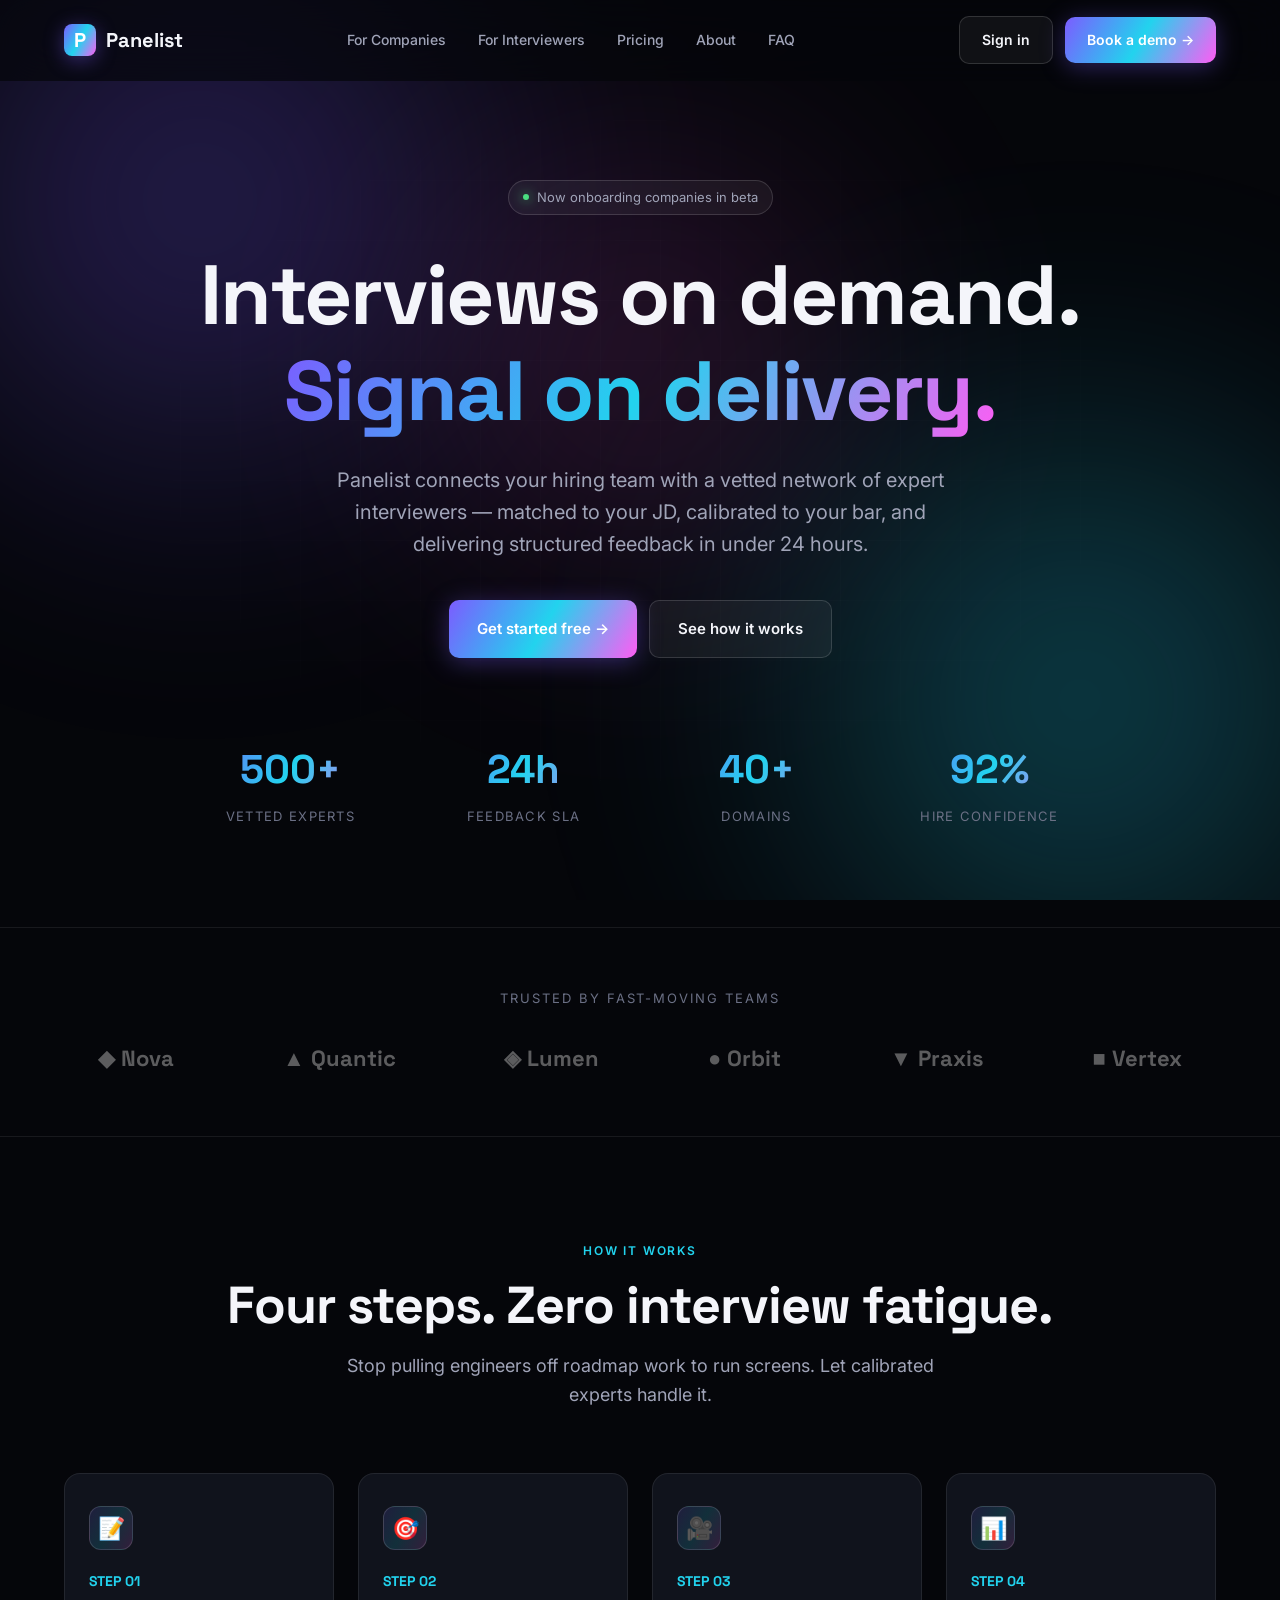
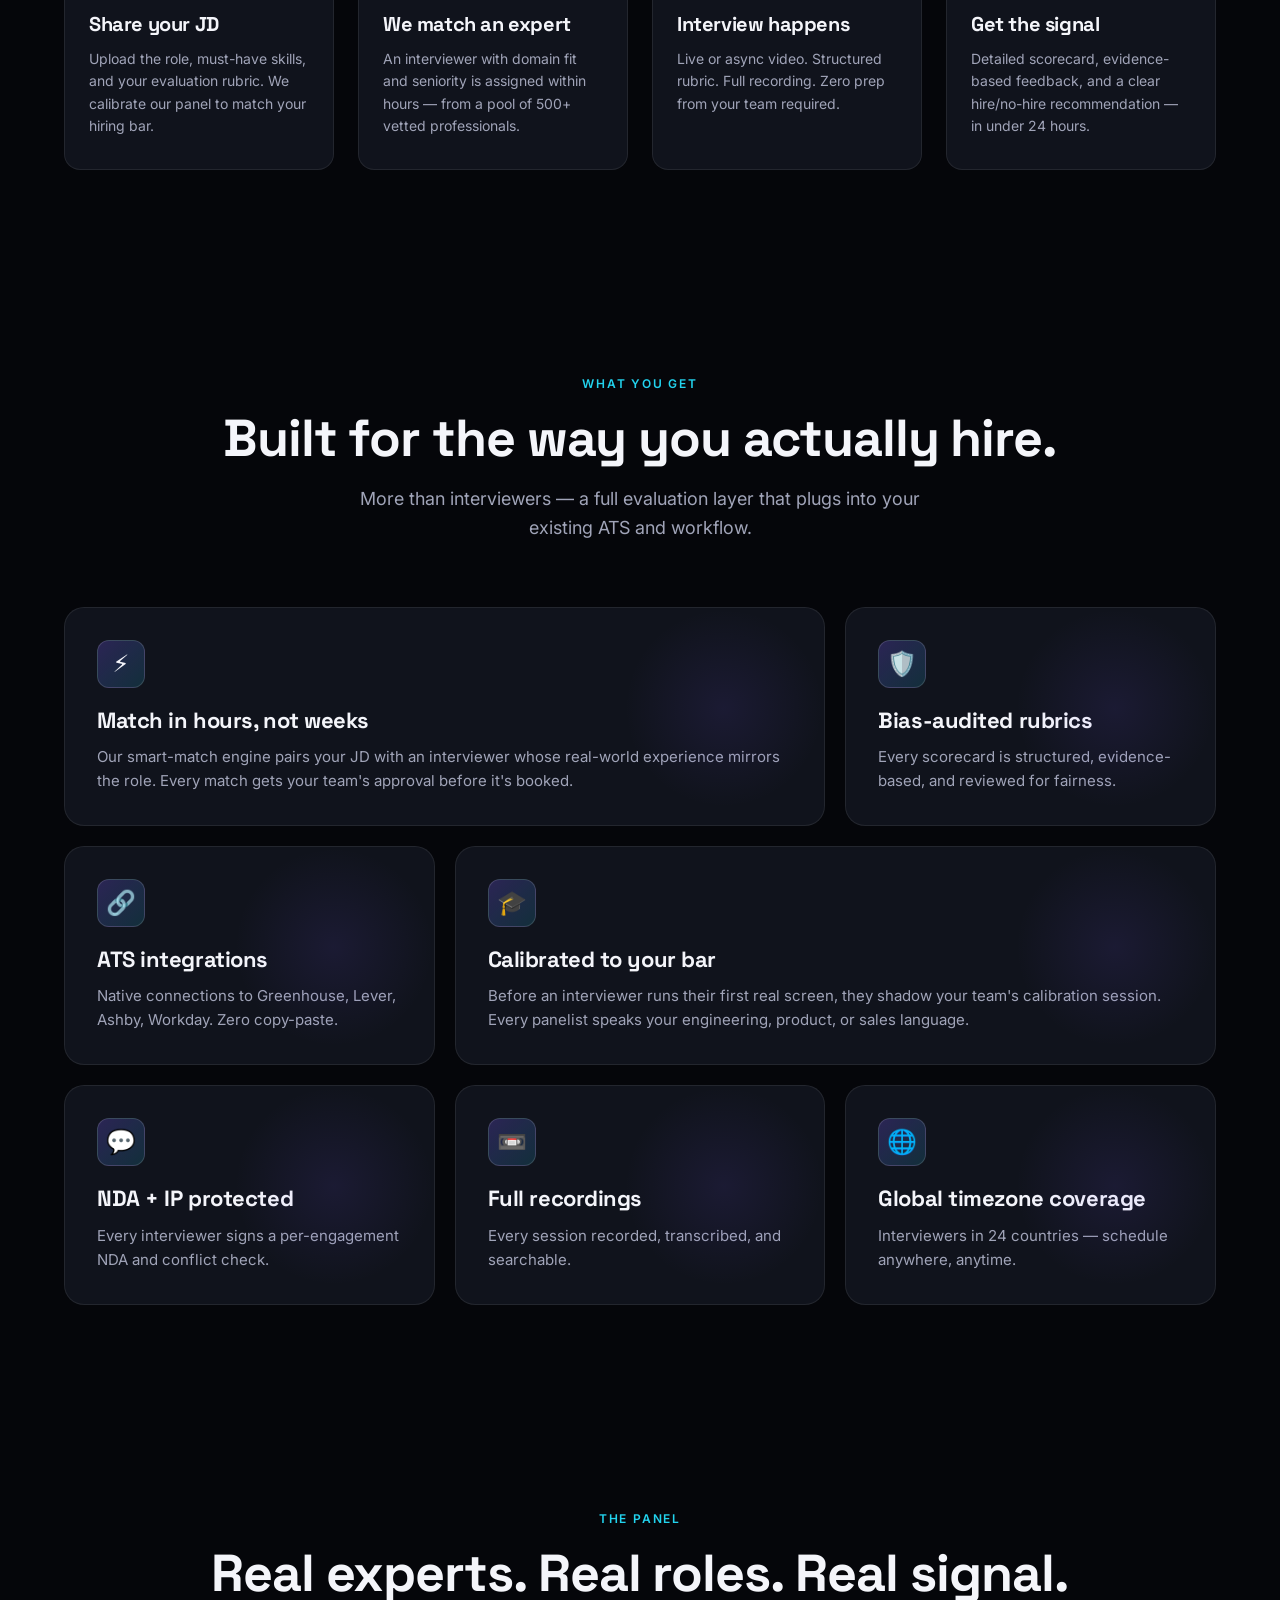
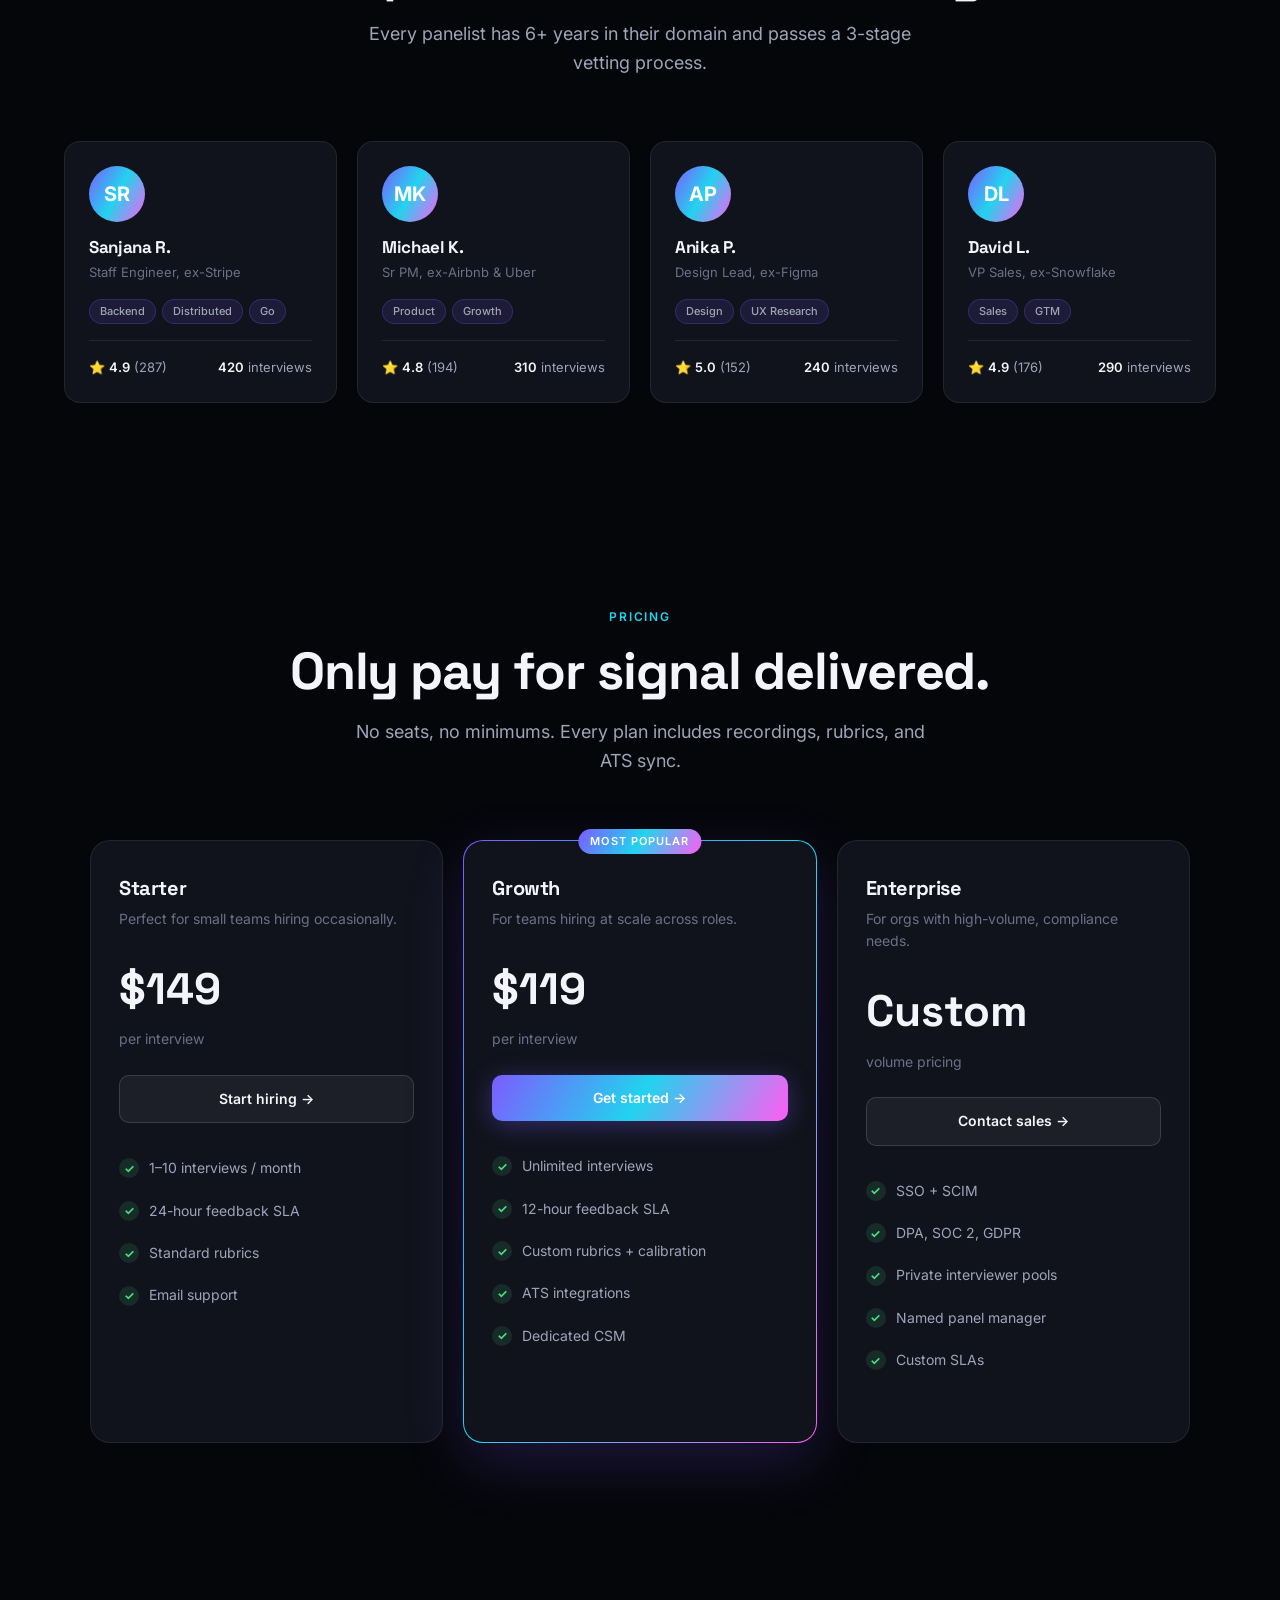
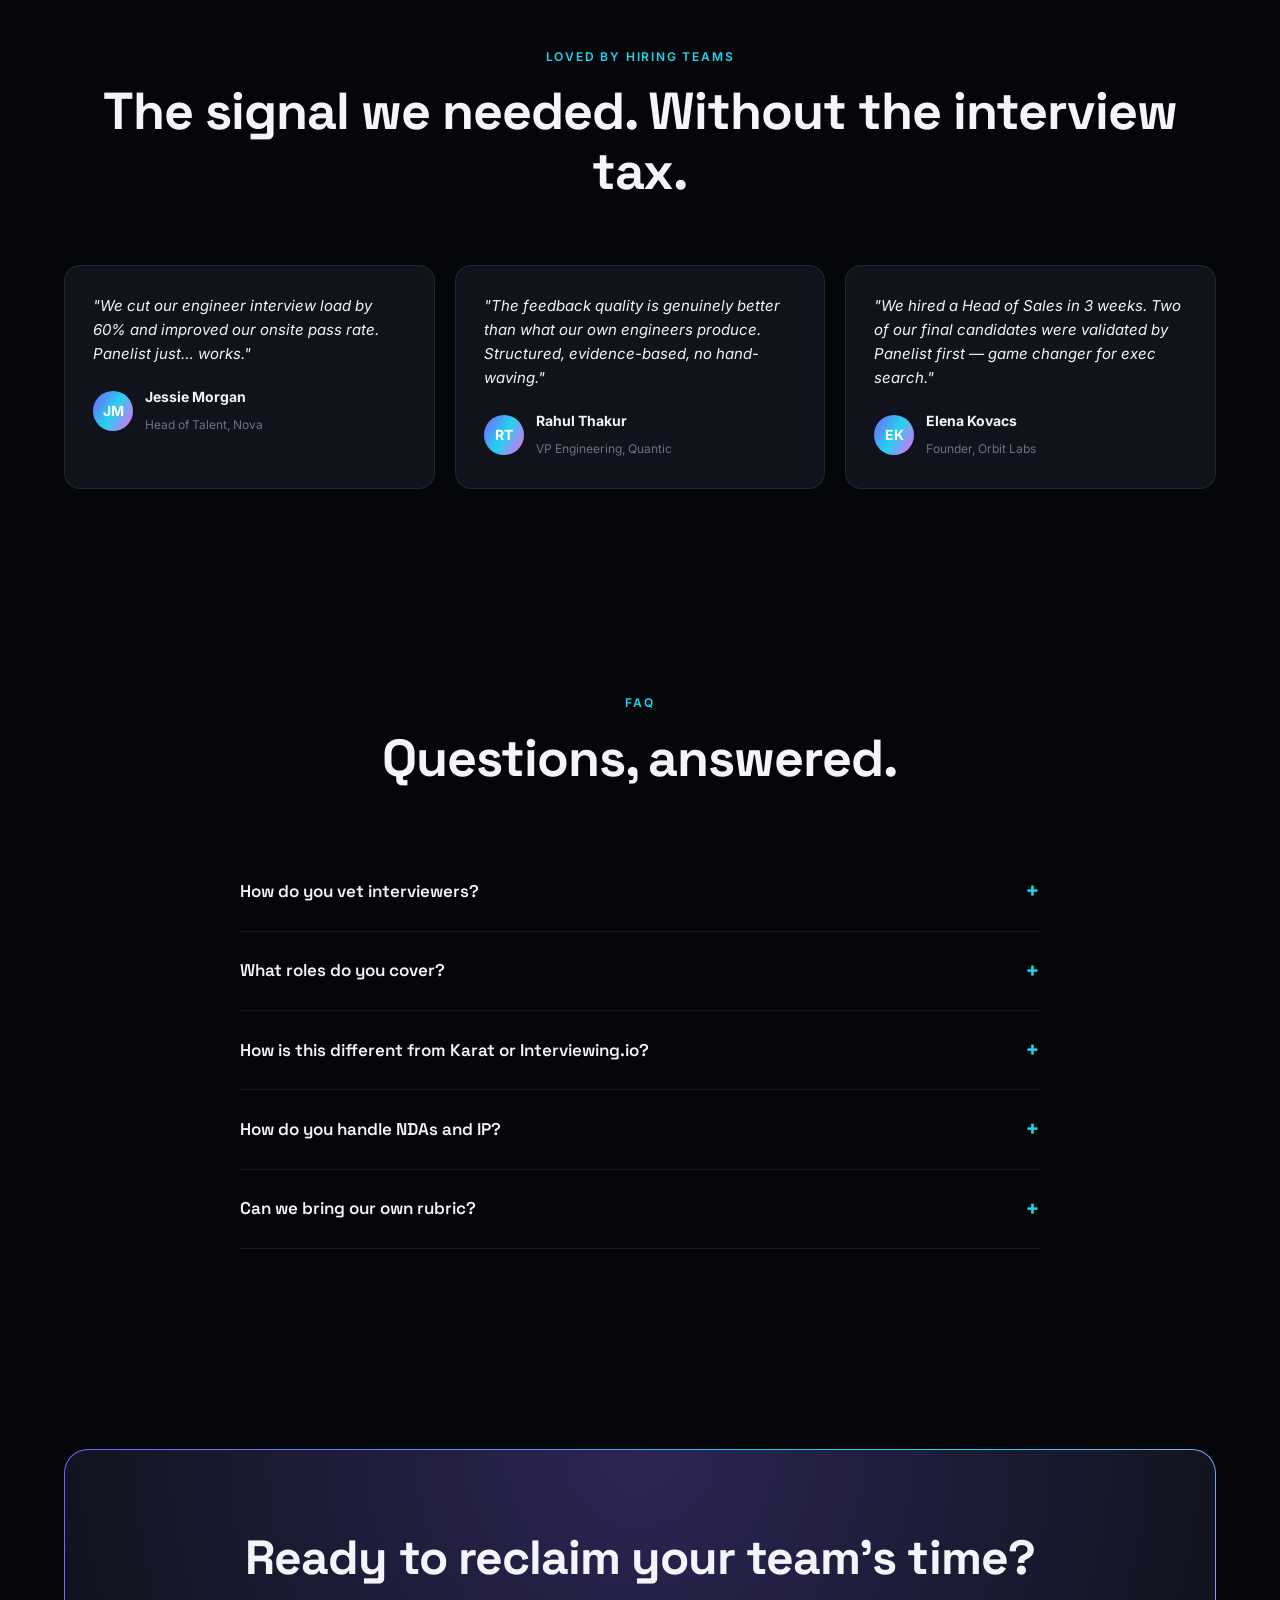
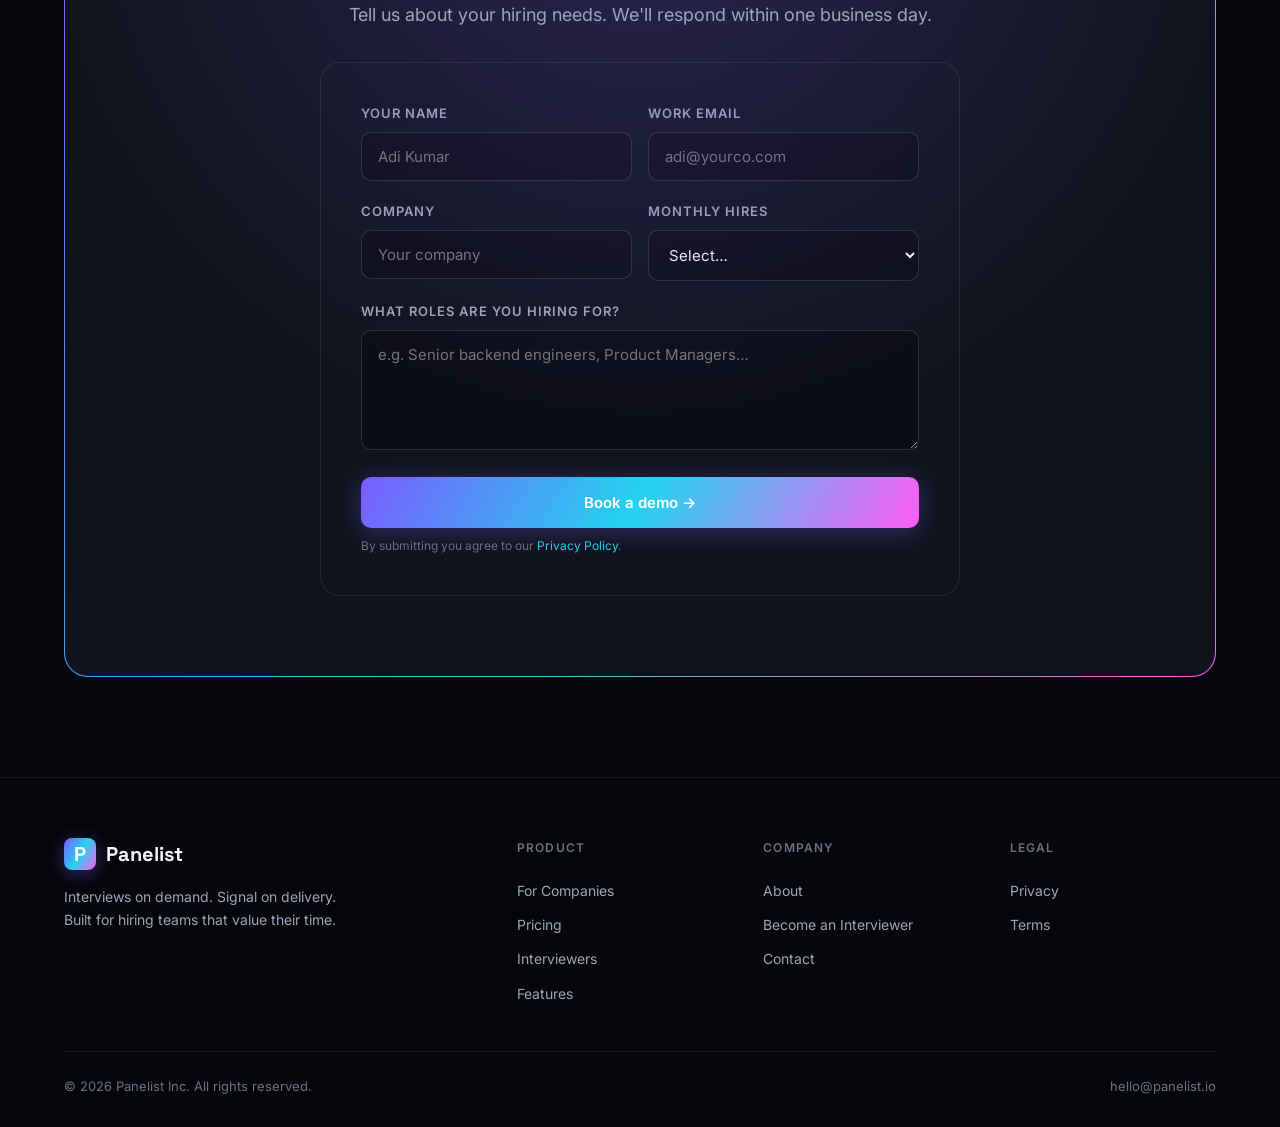
==== commit 6cfc1938: "Add files via upload" ====
--- a/index.html
+++ b/index.html
@@ -3,418 +3,40 @@
 <head>
 <meta charset="UTF-8" />
 <meta name="viewport" content="width=device-width, initial-scale=1.0" />
-<title>Panelist — Interviews, on demand. Signal, on delivery.</title>
-<meta name="description" content="Panelist gives hiring teams access to a vetted network of expert interviewers who screen candidates against your JD and deliver structured, evidence-based feedback." />
+<title>Panelist — Interviews on demand. Signal on delivery.</title>
+<meta name="description" content="Panelist connects hiring teams with a vetted network of expert interviewers. Matched to your JD, calibrated to your bar, delivering structured feedback in under 24 hours." />
+<meta name="theme-color" content="#05060a" />
+
+<!-- Open Graph / social share -->
+<meta property="og:title" content="Panelist — Interviews on demand. Signal on delivery." />
+<meta property="og:description" content="A vetted network of expert interviewers. Structured feedback in under 24 hours." />
+<meta property="og:image" content="/og-image.png" />
+<meta property="og:type" content="website" />
+<meta property="og:url" content="https://panelist.io/" />
+<meta name="twitter:card" content="summary_large_image" />
+<meta name="twitter:title" content="Panelist — Interviews on demand." />
+<meta name="twitter:description" content="A vetted network of expert interviewers. Structured feedback in under 24 hours." />
+<meta name="twitter:image" content="/og-image.png" />
+
+<link rel="icon" type="image/svg+xml" href="/favicon.svg" />
 <link rel="preconnect" href="https://fonts.googleapis.com">
 <link rel="preconnect" href="https://fonts.gstatic.com" crossorigin>
 <link href="https://fonts.googleapis.com/css2?family=Inter:wght@300;400;500;600;700;800;900&family=Space+Grotesk:wght@400;500;600;700&display=swap" rel="stylesheet">
-<style>
-  :root {
-    --bg: #05060a;
-    --bg-2: #0a0c14;
-    --surface: #10131c;
-    --surface-2: #171b28;
-    --border: rgba(255,255,255,0.08);
-    --border-strong: rgba(255,255,255,0.14);
-    --text: #f4f5fa;
-    --text-dim: #a0a4b8;
-    --text-mute: #6b7085;
-    --brand: #7c5cff;
-    --brand-2: #22d3ee;
-    --brand-3: #ff5cf4;
-    --accent-green: #4ade80;
-    --grad: linear-gradient(120deg, #7c5cff 0%, #22d3ee 50%, #ff5cf4 100%);
-    --grad-soft: linear-gradient(120deg, rgba(124,92,255,.15), rgba(34,211,238,.15), rgba(255,92,244,.15));
-  }
-  * { box-sizing: border-box; margin: 0; padding: 0; }
-  html { scroll-behavior: smooth; }
-  body {
-    background: var(--bg);
-    color: var(--text);
-    font-family: 'Inter', system-ui, -apple-system, sans-serif;
-    font-size: 16px;
-    line-height: 1.6;
-    overflow-x: hidden;
-    -webkit-font-smoothing: antialiased;
-  }
-  h1, h2, h3, h4 { font-family: 'Space Grotesk', 'Inter', sans-serif; font-weight: 700; letter-spacing: -0.02em; line-height: 1.1; }
-  a { color: inherit; text-decoration: none; }
-  .container { max-width: 1200px; margin: 0 auto; padding: 0 24px; }
-
-  /* ---- Background aurora ---- */
-  .aurora {
-    position: fixed; inset: 0; z-index: -1; overflow: hidden; pointer-events: none;
-  }
-  .aurora::before, .aurora::after {
-    content: ""; position: absolute; width: 800px; height: 800px; border-radius: 50%;
-    filter: blur(120px); opacity: 0.35; animation: float 20s ease-in-out infinite;
-  }
-  .aurora::before { background: radial-gradient(circle, #7c5cff 0%, transparent 70%); top: -200px; left: -200px; }
-  .aurora::after { background: radial-gradient(circle, #22d3ee 0%, transparent 70%); bottom: -200px; right: -200px; animation-delay: -10s; }
-  .aurora .blob-3 {
-    position: absolute; width: 600px; height: 600px; border-radius: 50%;
-    background: radial-gradient(circle, #ff5cf4 0%, transparent 70%);
-    filter: blur(120px); opacity: 0.2; top: 40%; left: 50%; transform: translate(-50%, -50%);
-    animation: float 25s ease-in-out infinite -5s;
-  }
-  @keyframes float {
-    0%, 100% { transform: translate(0, 0) scale(1); }
-    33% { transform: translate(50px, -50px) scale(1.1); }
-    66% { transform: translate(-30px, 30px) scale(0.95); }
-  }
-
-  /* ---- Grid backdrop ---- */
-  .grid-bg {
-    position: fixed; inset: 0; z-index: -1; opacity: 0.4;
-    background-image:
-      linear-gradient(rgba(255,255,255,0.03) 1px, transparent 1px),
-      linear-gradient(90deg, rgba(255,255,255,0.03) 1px, transparent 1px);
-    background-size: 60px 60px;
-    mask-image: radial-gradient(ellipse at center, black 30%, transparent 80%);
-  }
-
-  /* ---- Navigation ---- */
-  nav {
-    position: fixed; top: 0; left: 0; right: 0; z-index: 100;
-    padding: 16px 0;
-    backdrop-filter: blur(20px);
-    background: rgba(5,6,10,0.7);
-    border-bottom: 1px solid transparent;
-    transition: all 0.3s ease;
-  }
-  nav.scrolled { border-bottom-color: var(--border); background: rgba(5,6,10,0.9); }
-  nav .container { display: flex; align-items: center; justify-content: space-between; }
-  .logo {
-    display: flex; align-items: center; gap: 10px;
-    font-family: 'Space Grotesk', sans-serif; font-weight: 700; font-size: 20px;
-  }
-  .logo-mark {
-    width: 32px; height: 32px; border-radius: 8px; background: var(--grad);
-    display: grid; place-items: center; font-weight: 800; color: white;
-    box-shadow: 0 4px 20px rgba(124,92,255,0.4);
-  }
-  .nav-links { display: flex; gap: 32px; align-items: center; }
-  .nav-links a { color: var(--text-dim); font-size: 14px; font-weight: 500; transition: color .2s; }
-  .nav-links a:hover { color: var(--text); }
-  .nav-cta { display: flex; gap: 12px; align-items: center; }
-  @media (max-width: 768px) {
-    .nav-links { display: none; }
-  }
-
-  /* ---- Buttons ---- */
-  .btn {
-    display: inline-flex; align-items: center; gap: 8px;
-    padding: 12px 22px; border-radius: 10px; font-weight: 600; font-size: 14px;
-    cursor: pointer; transition: all .2s ease; border: none;
-    font-family: inherit; text-decoration: none;
-  }
-  .btn-primary {
-    background: var(--grad); color: white; position: relative;
-    box-shadow: 0 4px 24px rgba(124,92,255,0.35);
-  }
-  .btn-primary:hover { transform: translateY(-2px); box-shadow: 0 8px 32px rgba(124,92,255,0.5); }
-  .btn-ghost {
-    background: rgba(255,255,255,0.05); color: var(--text);
-    border: 1px solid var(--border-strong);
-  }
-  .btn-ghost:hover { background: rgba(255,255,255,0.1); border-color: rgba(255,255,255,0.25); }
-  .btn-lg { padding: 16px 28px; font-size: 15px; }
-
-  /* ---- Hero ---- */
-  .hero {
-    padding: 180px 0 120px;
-    text-align: center;
-    position: relative;
-  }
-  .badge {
-    display: inline-flex; align-items: center; gap: 8px;
-    padding: 6px 14px; border-radius: 999px;
-    background: rgba(255,255,255,0.05); border: 1px solid var(--border-strong);
-    font-size: 13px; color: var(--text-dim); margin-bottom: 32px;
-    animation: fadeInUp .8s ease .1s both;
-  }
-  .badge .dot { width: 6px; height: 6px; border-radius: 50%; background: var(--accent-green); box-shadow: 0 0 12px var(--accent-green); }
-  .hero h1 {
-    font-size: clamp(40px, 7vw, 84px);
-    margin-bottom: 24px;
-    animation: fadeInUp .8s ease .2s both;
-  }
-  .hero h1 .grad {
-    background: var(--grad);
-    -webkit-background-clip: text; background-clip: text;
-    -webkit-text-fill-color: transparent;
-    display: inline-block;
-  }
-  .hero p {
-    font-size: clamp(17px, 2vw, 20px); color: var(--text-dim);
-    max-width: 640px; margin: 0 auto 40px;
-    animation: fadeInUp .8s ease .3s both;
-  }
-  .hero-ctas {
-    display: flex; gap: 12px; justify-content: center; flex-wrap: wrap;
-    animation: fadeInUp .8s ease .4s both;
-  }
-  .hero-stats {
-    margin-top: 80px;
-    display: grid; grid-template-columns: repeat(4, 1fr); gap: 32px;
-    max-width: 900px; margin-left: auto; margin-right: auto;
-    animation: fadeInUp .8s ease .5s both;
-  }
-  .stat { text-align: center; }
-  .stat-num {
-    font-family: 'Space Grotesk', sans-serif; font-weight: 700; font-size: 40px;
-    background: var(--grad); -webkit-background-clip: text; background-clip: text;
-    -webkit-text-fill-color: transparent; margin-bottom: 4px;
-  }
-  .stat-label { color: var(--text-mute); font-size: 13px; text-transform: uppercase; letter-spacing: 0.1em; }
-  @media (max-width: 640px) {
-    .hero-stats { grid-template-columns: repeat(2, 1fr); }
-  }
-  @keyframes fadeInUp {
-    from { opacity: 0; transform: translateY(20px); }
-    to { opacity: 1; transform: translateY(0); }
-  }
-
-  /* ---- Section shared ---- */
-  section { padding: 100px 0; position: relative; }
-  .section-head { text-align: center; margin-bottom: 64px; }
-  .eyebrow {
-    display: inline-block; text-transform: uppercase; letter-spacing: 0.15em;
-    font-size: 12px; font-weight: 600; color: var(--brand-2); margin-bottom: 16px;
-  }
-  .section-head h2 { font-size: clamp(32px, 5vw, 52px); margin-bottom: 16px; }
-  .section-head p { color: var(--text-dim); font-size: 18px; max-width: 600px; margin: 0 auto; }
-
-  /* ---- Logos row ---- */
-  .logos {
-    padding: 60px 0; border-top: 1px solid var(--border); border-bottom: 1px solid var(--border);
-  }
-  .logos-inner {
-    display: flex; align-items: center; justify-content: space-around;
-    flex-wrap: wrap; gap: 40px;
-    filter: grayscale(1); opacity: 0.55;
-  }
-  .logos-inner span {
-    font-family: 'Space Grotesk', sans-serif; font-weight: 700;
-    font-size: 22px; color: var(--text-dim);
-  }
-  .logos-title { text-align: center; color: var(--text-mute); font-size: 13px; text-transform: uppercase; letter-spacing: 0.15em; margin-bottom: 32px; }
-
-  /* ---- How it works ---- */
-  .steps { display: grid; grid-template-columns: repeat(4, 1fr); gap: 24px; position: relative; }
-  .step {
-    background: var(--surface); border: 1px solid var(--border);
-    border-radius: 16px; padding: 32px 24px; position: relative;
-    transition: all .3s ease;
-  }
-  .step:hover { border-color: var(--border-strong); transform: translateY(-4px); }
-  .step-num {
-    font-family: 'Space Grotesk', sans-serif; font-size: 14px; font-weight: 700;
-    color: var(--brand-2); margin-bottom: 20px; display: block;
-  }
-  .step h3 { font-size: 20px; margin-bottom: 12px; }
-  .step p { color: var(--text-dim); font-size: 14px; }
-  .step-icon {
-    width: 44px; height: 44px; border-radius: 12px;
-    background: var(--grad-soft); border: 1px solid var(--border-strong);
-    display: grid; place-items: center; margin-bottom: 20px;
-    font-size: 22px;
-  }
-  @media (max-width: 900px) { .steps { grid-template-columns: repeat(2, 1fr); } }
-  @media (max-width: 500px) { .steps { grid-template-columns: 1fr; } }
-
-  /* ---- Features grid (bento) ---- */
-  .bento { display: grid; grid-template-columns: repeat(3, 1fr); gap: 20px; }
-  .bento-item {
-    background: var(--surface); border: 1px solid var(--border);
-    border-radius: 20px; padding: 32px; position: relative; overflow: hidden;
-    transition: all .3s ease;
-  }
-  .bento-item:hover { border-color: var(--border-strong); transform: translateY(-4px); }
-  .bento-item.wide { grid-column: span 2; }
-  .bento-item h3 { font-size: 22px; margin-bottom: 12px; }
-  .bento-item p { color: var(--text-dim); font-size: 15px; }
-  .bento-icon {
-    width: 48px; height: 48px; border-radius: 12px;
-    background: linear-gradient(135deg, rgba(124,92,255,0.25), rgba(34,211,238,0.15));
-    border: 1px solid var(--border-strong);
-    display: grid; place-items: center; margin-bottom: 20px; font-size: 24px;
-  }
-  .bento-item::after {
-    content: ""; position: absolute; top: 0; right: 0; width: 200px; height: 200px;
-    background: radial-gradient(circle, rgba(124,92,255,0.1) 0%, transparent 70%);
-    pointer-events: none;
-  }
-  @media (max-width: 900px) {
-    .bento { grid-template-columns: 1fr; }
-    .bento-item.wide { grid-column: span 1; }
-  }
-
-  /* ---- Interviewers ---- */
-  .interviewers { display: grid; grid-template-columns: repeat(4, 1fr); gap: 20px; }
-  .card-int {
-    background: var(--surface); border: 1px solid var(--border); border-radius: 16px;
-    padding: 24px; transition: all .3s ease; position: relative; overflow: hidden;
-  }
-  .card-int:hover { border-color: var(--brand); transform: translateY(-4px); }
-  .avatar {
-    width: 56px; height: 56px; border-radius: 50%;
-    background: var(--grad); display: grid; place-items: center;
-    font-weight: 700; color: white; font-size: 20px; margin-bottom: 16px;
-  }
-  .card-int h4 { font-size: 17px; margin-bottom: 4px; }
-  .card-int .role { color: var(--text-mute); font-size: 13px; margin-bottom: 16px; }
-  .tags { display: flex; flex-wrap: wrap; gap: 6px; margin-bottom: 16px; }
-  .tag {
-    padding: 3px 10px; background: rgba(124,92,255,0.12);
-    border: 1px solid rgba(124,92,255,0.25); border-radius: 999px;
-    font-size: 11px; color: var(--text-dim); font-weight: 500;
-  }
-  .card-int .meta { display: flex; justify-content: space-between; padding-top: 16px; border-top: 1px solid var(--border); font-size: 13px; color: var(--text-dim); }
-  .meta strong { color: var(--text); font-weight: 600; }
-  @media (max-width: 900px) { .interviewers { grid-template-columns: repeat(2, 1fr); } }
-  @media (max-width: 500px) { .interviewers { grid-template-columns: 1fr; } }
-
-  /* ---- Pricing ---- */
-  .pricing { display: grid; grid-template-columns: repeat(3, 1fr); gap: 20px; max-width: 1100px; margin: 0 auto; }
-  .price-card {
-    background: var(--surface); border: 1px solid var(--border);
-    border-radius: 20px; padding: 36px 28px; position: relative;
-    transition: all .3s ease;
-  }
-  .price-card.featured {
-    border: 1px solid transparent;
-    background:
-      linear-gradient(var(--surface), var(--surface)) padding-box,
-      var(--grad) border-box;
-    transform: scale(1.03);
-    box-shadow: 0 20px 60px rgba(124,92,255,0.2);
-  }
-  .price-card h3 { font-size: 20px; margin-bottom: 8px; }
-  .price-card .desc { color: var(--text-mute); font-size: 14px; margin-bottom: 24px; }
-  .price {
-    font-family: 'Space Grotesk', sans-serif; font-weight: 700;
-    font-size: 44px; margin-bottom: 4px;
-  }
-  .price-suffix { color: var(--text-mute); font-size: 14px; margin-bottom: 24px; }
-  .price-card ul { list-style: none; margin: 24px 0; }
-  .price-card li {
-    padding: 10px 0; color: var(--text-dim); font-size: 14px;
-    display: flex; align-items: center; gap: 10px;
-  }
-  .price-card li::before {
-    content: "✓"; color: var(--accent-green); font-weight: 700;
-    width: 20px; height: 20px; border-radius: 50%;
-    background: rgba(74,222,128,0.12); display: grid; place-items: center;
-    font-size: 12px; flex-shrink: 0;
-  }
-  .featured-badge {
-    position: absolute; top: -12px; left: 50%; transform: translateX(-50%);
-    background: var(--grad); color: white; padding: 4px 12px;
-    border-radius: 999px; font-size: 11px; font-weight: 600;
-    text-transform: uppercase; letter-spacing: 0.1em;
-  }
-  @media (max-width: 900px) {
-    .pricing { grid-template-columns: 1fr; }
-    .price-card.featured { transform: scale(1); }
-  }
-
-  /* ---- Testimonials ---- */
-  .quotes { display: grid; grid-template-columns: repeat(3, 1fr); gap: 20px; }
-  .quote {
-    background: var(--surface); border: 1px solid var(--border);
-    border-radius: 16px; padding: 28px; transition: all .3s ease;
-  }
-  .quote:hover { border-color: var(--border-strong); }
-  .quote p {
-    font-size: 15px; color: var(--text); margin-bottom: 20px;
-    line-height: 1.6; font-style: italic;
-  }
-  .quote .who { display: flex; gap: 12px; align-items: center; }
-  .quote .avatar { width: 40px; height: 40px; font-size: 14px; margin: 0; }
-  .quote .who div h5 { font-size: 14px; margin-bottom: 2px; }
-  .quote .who div span { color: var(--text-mute); font-size: 12px; }
-  @media (max-width: 900px) { .quotes { grid-template-columns: 1fr; } }
-
-  /* ---- FAQ ---- */
-  .faq { max-width: 800px; margin: 0 auto; }
-  .faq-item {
-    border-bottom: 1px solid var(--border); padding: 20px 0; cursor: pointer;
-  }
-  .faq-q {
-    display: flex; justify-content: space-between; align-items: center;
-    font-family: 'Space Grotesk', sans-serif; font-weight: 600; font-size: 17px;
-  }
-  .faq-q::after { content: "+"; font-size: 24px; color: var(--brand-2); transition: transform .3s; }
-  .faq-item.open .faq-q::after { transform: rotate(45deg); }
-  .faq-a {
-    max-height: 0; overflow: hidden; color: var(--text-dim);
-    transition: max-height .4s ease, padding .4s ease; font-size: 15px;
-  }
-  .faq-item.open .faq-a { max-height: 300px; padding-top: 12px; }
-
-  /* ---- CTA ---- */
-  .cta-wrap {
-    padding: 80px 40px; text-align: center; border-radius: 24px;
-    background:
-      linear-gradient(var(--surface), var(--surface)) padding-box,
-      var(--grad) border-box;
-    border: 1px solid transparent; position: relative; overflow: hidden;
-  }
-  .cta-wrap::before {
-    content: ""; position: absolute; inset: 0;
-    background: radial-gradient(circle at 50% 0%, rgba(124,92,255,0.25) 0%, transparent 60%);
-    pointer-events: none;
-  }
-  .cta-wrap h2 { font-size: clamp(32px, 5vw, 48px); margin-bottom: 16px; position: relative; }
-  .cta-wrap p { color: var(--text-dim); font-size: 18px; margin-bottom: 32px; position: relative; }
-  .cta-wrap .btns { display: flex; gap: 12px; justify-content: center; flex-wrap: wrap; position: relative; }
-
-  /* ---- Footer ---- */
-  footer { border-top: 1px solid var(--border); padding: 60px 0 30px; }
-  .footer-grid {
-    display: grid; grid-template-columns: 2fr 1fr 1fr 1fr; gap: 40px; margin-bottom: 40px;
-  }
-  .footer-brand p { color: var(--text-dim); font-size: 14px; margin-top: 16px; max-width: 300px; }
-  .footer-col h5 {
-    font-size: 12px; text-transform: uppercase; letter-spacing: 0.1em;
-    color: var(--text-mute); margin-bottom: 16px; font-family: 'Inter', sans-serif; font-weight: 600;
-  }
-  .footer-col a {
-    display: block; color: var(--text-dim); font-size: 14px;
-    padding: 6px 0; transition: color .2s;
-  }
-  .footer-col a:hover { color: var(--text); }
-  .footer-bottom {
-    padding-top: 24px; border-top: 1px solid var(--border);
-    display: flex; justify-content: space-between; color: var(--text-mute); font-size: 13px;
-    flex-wrap: wrap; gap: 12px;
-  }
-  @media (max-width: 700px) {
-    .footer-grid { grid-template-columns: 1fr 1fr; }
-  }
-
-  /* ---- Reveal on scroll ---- */
-  .reveal { opacity: 0; transform: translateY(30px); transition: all .8s ease; }
-  .reveal.visible { opacity: 1; transform: translateY(0); }
-</style>
+<link rel="stylesheet" href="/styles.css">
 </head>
 <body>
 
 <div class="aurora"><div class="blob-3"></div></div>
 <div class="grid-bg"></div>
 
-<nav id="nav">
-  <div class="container">
-    <a class="logo" href="#">
-      <div class="logo-mark">P</div>
-      <span>Panelist</span>
-    </a>
+<nav class="site-nav" id="nav">
+  <div class="container">
+    <a class="logo" href="/"><div class="logo-mark">P</div><span>Panelist</span></a>
     <div class="nav-links">
-      <a href="#how">How it works</a>
-      <a href="#features">Features</a>
-      <a href="#interviewers">Interviewers</a>
+      <a href="/companies.html">For Companies</a>
+      <a href="/interviewers.html">For Interviewers</a>
       <a href="#pricing">Pricing</a>
+      <a href="/about.html">About</a>
       <a href="#faq">FAQ</a>
     </div>
     <div class="nav-cta">
@@ -424,11 +46,10 @@
   </div>
 </nav>
 
-<!-- HERO -->
 <header class="hero">
   <div class="container">
     <div class="badge"><span class="dot"></span> Now onboarding companies in beta</div>
-    <h1>Interviews on demand.<br/><span class="grad">Signal on delivery.</span></h1>
+    <h1>Interviews on demand.<br/><span class="grad-text">Signal on delivery.</span></h1>
     <p>Panelist connects your hiring team with a vetted network of expert interviewers — matched to your JD, calibrated to your bar, and delivering structured feedback in under 24 hours.</p>
     <div class="hero-ctas">
       <a href="#cta" class="btn btn-primary btn-lg">Get started free →</a>
@@ -443,22 +64,15 @@
   </div>
 </header>
 
-<!-- LOGOS -->
 <section class="logos" style="padding: 60px 0;">
   <div class="container">
     <p class="logos-title">Trusted by fast-moving teams</p>
     <div class="logos-inner">
-      <span>◆ Nova</span>
-      <span>▲ Quantic</span>
-      <span>◈ Lumen</span>
-      <span>● Orbit</span>
-      <span>▼ Praxis</span>
-      <span>■ Vertex</span>
-    </div>
-  </div>
-</section>
-
-<!-- HOW IT WORKS -->
+      <span>◆ Nova</span><span>▲ Quantic</span><span>◈ Lumen</span><span>● Orbit</span><span>▼ Praxis</span><span>■ Vertex</span>
+    </div>
+  </div>
+</section>
+
 <section id="how">
   <div class="container">
     <div class="section-head reveal">
@@ -475,7 +89,6 @@
   </div>
 </section>
 
-<!-- FEATURES BENTO -->
 <section id="features">
   <div class="container">
     <div class="section-head reveal">
@@ -484,87 +97,33 @@
       <p>More than interviewers — a full evaluation layer that plugs into your existing ATS and workflow.</p>
     </div>
     <div class="bento">
-      <div class="bento-item wide reveal">
-        <div class="bento-icon">⚡</div>
-        <h3>Match in hours, not weeks</h3>
-        <p>Our smart-match engine pairs your JD with an interviewer whose real-world experience mirrors the role. Every match gets your team's approval before it's booked.</p>
-      </div>
-      <div class="bento-item reveal">
-        <div class="bento-icon">🛡️</div>
-        <h3>Bias-audited rubrics</h3>
-        <p>Every scorecard is structured, evidence-based, and reviewed for fairness.</p>
-      </div>
-      <div class="bento-item reveal">
-        <div class="bento-icon">🔗</div>
-        <h3>ATS integrations</h3>
-        <p>Native connections to Greenhouse, Lever, Ashby, Workday. Zero copy-paste.</p>
-      </div>
-      <div class="bento-item wide reveal">
-        <div class="bento-icon">🎓</div>
-        <h3>Calibrated to your bar</h3>
-        <p>Before an interviewer runs their first real screen, they shadow your team's calibration session. Every panelist speaks your engineering, product, or sales language.</p>
-      </div>
-      <div class="bento-item reveal">
-        <div class="bento-icon">💬</div>
-        <h3>NDA + IP protected</h3>
-        <p>Every interviewer signs a per-engagement NDA and conflict check.</p>
-      </div>
-      <div class="bento-item reveal">
-        <div class="bento-icon">📼</div>
-        <h3>Full recordings</h3>
-        <p>Every session recorded, transcribed, and searchable.</p>
-      </div>
-      <div class="bento-item reveal">
-        <div class="bento-icon">🌐</div>
-        <h3>Global timezone coverage</h3>
-        <p>Interviewers in 24 countries — schedule anywhere, anytime.</p>
-      </div>
-    </div>
-  </div>
-</section>
-
-<!-- INTERVIEWERS -->
-<section id="interviewers">
+      <div class="bento-item wide reveal"><div class="bento-icon">⚡</div><h3>Match in hours, not weeks</h3><p>Our smart-match engine pairs your JD with an interviewer whose real-world experience mirrors the role. Every match gets your team's approval before it's booked.</p></div>
+      <div class="bento-item reveal"><div class="bento-icon">🛡️</div><h3>Bias-audited rubrics</h3><p>Every scorecard is structured, evidence-based, and reviewed for fairness.</p></div>
+      <div class="bento-item reveal"><div class="bento-icon">🔗</div><h3>ATS integrations</h3><p>Native connections to Greenhouse, Lever, Ashby, Workday. Zero copy-paste.</p></div>
+      <div class="bento-item wide reveal"><div class="bento-icon">🎓</div><h3>Calibrated to your bar</h3><p>Before an interviewer runs their first real screen, they shadow your team's calibration session. Every panelist speaks your engineering, product, or sales language.</p></div>
+      <div class="bento-item reveal"><div class="bento-icon">💬</div><h3>NDA + IP protected</h3><p>Every interviewer signs a per-engagement NDA and conflict check.</p></div>
+      <div class="bento-item reveal"><div class="bento-icon">📼</div><h3>Full recordings</h3><p>Every session recorded, transcribed, and searchable.</p></div>
+      <div class="bento-item reveal"><div class="bento-icon">🌐</div><h3>Global timezone coverage</h3><p>Interviewers in 24 countries — schedule anywhere, anytime.</p></div>
+    </div>
+  </div>
+</section>
+
+<section id="interviewers-preview">
   <div class="container">
     <div class="section-head reveal">
       <span class="eyebrow">The panel</span>
       <h2>Real experts. Real roles. Real signal.</h2>
       <p>Every panelist has 6+ years in their domain and passes a 3-stage vetting process.</p>
     </div>
-    <div class="interviewers">
-      <div class="card-int reveal">
-        <div class="avatar">SR</div>
-        <h4>Sanjana R.</h4>
-        <div class="role">Staff Engineer, ex-Stripe</div>
-        <div class="tags"><span class="tag">Backend</span><span class="tag">Distributed</span><span class="tag">Go</span></div>
-        <div class="meta"><span>⭐ <strong>4.9</strong> (287)</span><span><strong>420</strong> interviews</span></div>
-      </div>
-      <div class="card-int reveal">
-        <div class="avatar">MK</div>
-        <h4>Michael K.</h4>
-        <div class="role">Sr PM, ex-Airbnb & Uber</div>
-        <div class="tags"><span class="tag">Product</span><span class="tag">Growth</span><span class="tag">Strategy</span></div>
-        <div class="meta"><span>⭐ <strong>4.8</strong> (194)</span><span><strong>310</strong> interviews</span></div>
-      </div>
-      <div class="card-int reveal">
-        <div class="avatar">AP</div>
-        <h4>Anika P.</h4>
-        <div class="role">Design Lead, ex-Figma</div>
-        <div class="tags"><span class="tag">Design</span><span class="tag">UX Research</span></div>
-        <div class="meta"><span>⭐ <strong>5.0</strong> (152)</span><span><strong>240</strong> interviews</span></div>
-      </div>
-      <div class="card-int reveal">
-        <div class="avatar">DL</div>
-        <h4>David L.</h4>
-        <div class="role">VP Sales, ex-Snowflake</div>
-        <div class="tags"><span class="tag">Enterprise Sales</span><span class="tag">GTM</span></div>
-        <div class="meta"><span>⭐ <strong>4.9</strong> (176)</span><span><strong>290</strong> interviews</span></div>
-      </div>
-    </div>
-  </div>
-</section>
-
-<!-- PRICING -->
+    <div class="card-grid">
+      <div class="card reveal"><div class="avatar">SR</div><h4>Sanjana R.</h4><div class="role">Staff Engineer, ex-Stripe</div><div class="tags"><span class="tag">Backend</span><span class="tag">Distributed</span><span class="tag">Go</span></div><div class="meta"><span>⭐ <strong>4.9</strong> (287)</span><span><strong>420</strong> interviews</span></div></div>
+      <div class="card reveal"><div class="avatar">MK</div><h4>Michael K.</h4><div class="role">Sr PM, ex-Airbnb & Uber</div><div class="tags"><span class="tag">Product</span><span class="tag">Growth</span></div><div class="meta"><span>⭐ <strong>4.8</strong> (194)</span><span><strong>310</strong> interviews</span></div></div>
+      <div class="card reveal"><div class="avatar">AP</div><h4>Anika P.</h4><div class="role">Design Lead, ex-Figma</div><div class="tags"><span class="tag">Design</span><span class="tag">UX Research</span></div><div class="meta"><span>⭐ <strong>5.0</strong> (152)</span><span><strong>240</strong> interviews</span></div></div>
+      <div class="card reveal"><div class="avatar">DL</div><h4>David L.</h4><div class="role">VP Sales, ex-Snowflake</div><div class="tags"><span class="tag">Sales</span><span class="tag">GTM</span></div><div class="meta"><span>⭐ <strong>4.9</strong> (176)</span><span><strong>290</strong> interviews</span></div></div>
+    </div>
+  </div>
+</section>
+
 <section id="pricing">
   <div class="container">
     <div class="section-head reveal">
@@ -573,53 +132,13 @@
       <p>No seats, no minimums. Every plan includes recordings, rubrics, and ATS sync.</p>
     </div>
     <div class="pricing">
-      <div class="price-card reveal">
-        <h3>Starter</h3>
-        <p class="desc">Perfect for small teams hiring occasionally.</p>
-        <div class="price">$149</div>
-        <div class="price-suffix">per interview</div>
-        <a href="#cta" class="btn btn-ghost" style="width: 100%; justify-content: center;">Start hiring →</a>
-        <ul>
-          <li>1–10 interviews / month</li>
-          <li>24-hour feedback SLA</li>
-          <li>Standard rubrics</li>
-          <li>Email support</li>
-        </ul>
-      </div>
-      <div class="price-card featured reveal">
-        <div class="featured-badge">Most Popular</div>
-        <h3>Growth</h3>
-        <p class="desc">For teams hiring at scale across roles.</p>
-        <div class="price">$119</div>
-        <div class="price-suffix">per interview</div>
-        <a href="#cta" class="btn btn-primary" style="width: 100%; justify-content: center;">Get started →</a>
-        <ul>
-          <li>Unlimited interviews</li>
-          <li>12-hour feedback SLA</li>
-          <li>Custom rubrics + calibration</li>
-          <li>ATS integrations</li>
-          <li>Dedicated CSM</li>
-        </ul>
-      </div>
-      <div class="price-card reveal">
-        <h3>Enterprise</h3>
-        <p class="desc">For orgs with high-volume, compliance needs.</p>
-        <div class="price">Custom</div>
-        <div class="price-suffix">volume pricing</div>
-        <a href="#cta" class="btn btn-ghost" style="width: 100%; justify-content: center;">Contact sales →</a>
-        <ul>
-          <li>SSO + SCIM</li>
-          <li>DPA, SOC 2, GDPR</li>
-          <li>Private interviewer pools</li>
-          <li>Named panel manager</li>
-          <li>Custom SLAs</li>
-        </ul>
-      </div>
-    </div>
-  </div>
-</section>
-
-<!-- TESTIMONIALS -->
+      <div class="price-card reveal"><h3>Starter</h3><p class="desc">Perfect for small teams hiring occasionally.</p><div class="price">$149</div><div class="price-suffix">per interview</div><a href="#cta" class="btn btn-ghost btn-block">Start hiring →</a><ul><li>1–10 interviews / month</li><li>24-hour feedback SLA</li><li>Standard rubrics</li><li>Email support</li></ul></div>
+      <div class="price-card featured reveal"><div class="featured-badge">Most Popular</div><h3>Growth</h3><p class="desc">For teams hiring at scale across roles.</p><div class="price">$119</div><div class="price-suffix">per interview</div><a href="#cta" class="btn btn-primary btn-block">Get started →</a><ul><li>Unlimited interviews</li><li>12-hour feedback SLA</li><li>Custom rubrics + calibration</li><li>ATS integrations</li><li>Dedicated CSM</li></ul></div>
+      <div class="price-card reveal"><h3>Enterprise</h3><p class="desc">For orgs with high-volume, compliance needs.</p><div class="price">Custom</div><div class="price-suffix">volume pricing</div><a href="#cta" class="btn btn-ghost btn-block">Contact sales →</a><ul><li>SSO + SCIM</li><li>DPA, SOC 2, GDPR</li><li>Private interviewer pools</li><li>Named panel manager</li><li>Custom SLAs</li></ul></div>
+    </div>
+  </div>
+</section>
+
 <section>
   <div class="container">
     <div class="section-head reveal">
@@ -627,108 +146,86 @@
       <h2>The signal we needed. Without the interview tax.</h2>
     </div>
     <div class="quotes">
-      <div class="quote reveal">
-        <p>"We cut our engineer interview load by 60% and improved our onsite pass rate. Panelist just… works."</p>
-        <div class="who"><div class="avatar">JM</div><div><h5>Jessie Morgan</h5><span>Head of Talent, Nova</span></div></div>
-      </div>
-      <div class="quote reveal">
-        <p>"The feedback quality is genuinely better than what our own engineers produce. Structured, evidence-based, no hand-waving."</p>
-        <div class="who"><div class="avatar">RT</div><div><h5>Rahul Thakur</h5><span>VP Engineering, Quantic</span></div></div>
-      </div>
-      <div class="quote reveal">
-        <p>"We hired a Head of Sales in 3 weeks. Two of our final candidates were validated by Panelist first — game changer for exec search."</p>
-        <div class="who"><div class="avatar">EK</div><div><h5>Elena Kovacs</h5><span>Founder, Orbit Labs</span></div></div>
-      </div>
-    </div>
-  </div>
-</section>
-
-<!-- FAQ -->
+      <div class="quote reveal"><p>"We cut our engineer interview load by 60% and improved our onsite pass rate. Panelist just… works."</p><div class="who"><div class="avatar">JM</div><div><h5>Jessie Morgan</h5><span>Head of Talent, Nova</span></div></div></div>
+      <div class="quote reveal"><p>"The feedback quality is genuinely better than what our own engineers produce. Structured, evidence-based, no hand-waving."</p><div class="who"><div class="avatar">RT</div><div><h5>Rahul Thakur</h5><span>VP Engineering, Quantic</span></div></div></div>
+      <div class="quote reveal"><p>"We hired a Head of Sales in 3 weeks. Two of our final candidates were validated by Panelist first — game changer for exec search."</p><div class="who"><div class="avatar">EK</div><div><h5>Elena Kovacs</h5><span>Founder, Orbit Labs</span></div></div></div>
+    </div>
+  </div>
+</section>
+
 <section id="faq">
   <div class="container">
-    <div class="section-head reveal">
-      <span class="eyebrow">FAQ</span>
-      <h2>Questions, answered.</h2>
-    </div>
+    <div class="section-head reveal"><span class="eyebrow">FAQ</span><h2>Questions, answered.</h2></div>
     <div class="faq">
       <div class="faq-item"><div class="faq-q">How do you vet interviewers?</div><div class="faq-a">Every panelist passes a 3-stage vetting process: credential verification, a mock interview against our internal rubric, and a calibration session with a senior Panelist reviewer. We accept less than 8% of applicants.</div></div>
       <div class="faq-item"><div class="faq-q">What roles do you cover?</div><div class="faq-a">Engineering (all stacks), product, design, data science, sales, marketing, operations, and executive search. If we don't have coverage for a niche role, we'll source and calibrate a specialist within 5 business days.</div></div>
       <div class="faq-item"><div class="faq-q">How is this different from Karat or Interviewing.io?</div><div class="faq-a">Panelist is multi-domain (not just engineering), offers deeper calibration to your team's specific rubric, and delivers structured evidence over binary pass/fail. We also cover senior and executive roles that most competitors don't.</div></div>
       <div class="faq-item"><div class="faq-q">How do you handle NDAs and IP?</div><div class="faq-a">Every engagement is covered by a per-interview NDA and conflict-of-interest check. Interviewers cannot work with direct competitors during an active engagement window.</div></div>
-      <div class="faq-item"><div class="faq-q">Can we bring our own rubric?</div><div class="faq-a">Absolutely — Growth and Enterprise plans include a calibration session where our team learns your rubric, your team's "look-fors," and past hiring bar. New panelists shadow live calibrated interviews before flying solo on your account.</div></div>
-    </div>
-  </div>
-</section>
-
-<!-- CTA -->
+      <div class="faq-item"><div class="faq-q">Can we bring our own rubric?</div><div class="faq-a">Absolutely — Growth and Enterprise plans include a calibration session where our team learns your rubric, your team's "look-fors," and past hiring bar.</div></div>
+    </div>
+  </div>
+</section>
+
 <section id="cta">
   <div class="container">
     <div class="cta-wrap reveal">
       <h2>Ready to reclaim your team's time?</h2>
-      <p>Book a 20-minute demo. See the panel. Run a pilot in 5 days.</p>
-      <div class="btns">
-        <a href="mailto:hello@panelist.io" class="btn btn-primary btn-lg">Book a demo →</a>
-        <a href="#" class="btn btn-ghost btn-lg">Talk to sales</a>
-      </div>
-    </div>
-  </div>
-</section>
-
-<!-- FOOTER -->
-<footer>
+      <p>Tell us about your hiring needs. We'll respond within one business day.</p>
+
+      <!-- REPLACE the action URL with your Formspree endpoint after signup at formspree.io -->
+      <form class="form" data-async action="https://formspree.io/f/YOUR_FORM_ID" method="POST" style="text-align:left; margin-top:32px;">
+        <div class="form-row">
+          <div class="form-group">
+            <label for="name">Your name</label>
+            <input type="text" id="name" name="name" required placeholder="Adi Kumar" />
+          </div>
+          <div class="form-group">
+            <label for="email">Work email</label>
+            <input type="email" id="email" name="email" required placeholder="adi@yourco.com" />
+          </div>
+        </div>
+        <div class="form-row">
+          <div class="form-group">
+            <label for="company">Company</label>
+            <input type="text" id="company" name="company" required placeholder="Your company" />
+          </div>
+          <div class="form-group">
+            <label for="hires">Monthly hires</label>
+            <select id="hires" name="hires" required>
+              <option value="">Select…</option>
+              <option>1–5</option><option>6–20</option><option>21–50</option><option>50+</option>
+            </select>
+          </div>
+        </div>
+        <div class="form-group full">
+          <label for="msg">What roles are you hiring for?</label>
+          <textarea id="msg" name="message" placeholder="e.g. Senior backend engineers, Product Managers…"></textarea>
+        </div>
+        <button type="submit" class="btn btn-primary btn-lg btn-block">Book a demo →</button>
+        <small>By submitting you agree to our <a href="/privacy.html" style="color:var(--brand-2)">Privacy Policy</a>.</small>
+      </form>
+    </div>
+  </div>
+</section>
+
+<footer class="site-footer">
   <div class="container">
     <div class="footer-grid">
       <div class="footer-brand">
         <div class="logo"><div class="logo-mark">P</div><span>Panelist</span></div>
         <p>Interviews on demand. Signal on delivery. Built for hiring teams that value their time.</p>
       </div>
-      <div class="footer-col">
-        <h5>Product</h5>
-        <a href="#features">Features</a>
-        <a href="#pricing">Pricing</a>
-        <a href="#interviewers">Interviewers</a>
-        <a href="#">Integrations</a>
-      </div>
-      <div class="footer-col">
-        <h5>Company</h5>
-        <a href="#">About</a>
-        <a href="#">Careers</a>
-        <a href="#">Blog</a>
-        <a href="#">Press</a>
-      </div>
-      <div class="footer-col">
-        <h5>Resources</h5>
-        <a href="#">Become an interviewer</a>
-        <a href="#">Help center</a>
-        <a href="#">Contact</a>
-        <a href="#">Security</a>
-      </div>
+      <div class="footer-col"><h5>Product</h5><a href="/companies.html">For Companies</a><a href="#pricing">Pricing</a><a href="#interviewers-preview">Interviewers</a><a href="#features">Features</a></div>
+      <div class="footer-col"><h5>Company</h5><a href="/about.html">About</a><a href="/interviewers.html">Become an Interviewer</a><a href="#cta">Contact</a></div>
+      <div class="footer-col"><h5>Legal</h5><a href="/privacy.html">Privacy</a><a href="/terms.html">Terms</a></div>
     </div>
     <div class="footer-bottom">
       <span>© 2026 Panelist Inc. All rights reserved.</span>
-      <span>Made with intent • hello@panelist.io</span>
+      <span>hello@panelist.io</span>
     </div>
   </div>
 </footer>
 
-<script>
-  // Nav scroll
-  const nav = document.getElementById('nav');
-  window.addEventListener('scroll', () => {
-    nav.classList.toggle('scrolled', window.scrollY > 20);
-  });
-
-  // Reveal on scroll
-  const observer = new IntersectionObserver(entries => {
-    entries.forEach(e => e.isIntersecting && e.target.classList.add('visible'));
-  }, { threshold: 0.1 });
-  document.querySelectorAll('.reveal').forEach(el => observer.observe(el));
-
-  // FAQ toggle
-  document.querySelectorAll('.faq-item').forEach(item => {
-    item.addEventListener('click', () => item.classList.toggle('open'));
-  });
-</script>
-
+<script src="/script.js"></script>
 </body>
 </html>
--- a/styles.css
+++ b/styles.css
@@ -0,0 +1,279 @@
+/* ============================================
+   PANELIST — shared design system
+   Change tokens here to restyle the whole site.
+   ============================================ */
+
+:root {
+  --bg: #05060a;
+  --bg-2: #0a0c14;
+  --surface: #10131c;
+  --surface-2: #171b28;
+  --border: rgba(255,255,255,0.08);
+  --border-strong: rgba(255,255,255,0.14);
+  --text: #f4f5fa;
+  --text-dim: #a0a4b8;
+  --text-mute: #6b7085;
+  --brand: #7c5cff;
+  --brand-2: #22d3ee;
+  --brand-3: #ff5cf4;
+  --accent-green: #4ade80;
+  --danger: #ff5c7c;
+  --grad: linear-gradient(120deg, #7c5cff 0%, #22d3ee 50%, #ff5cf4 100%);
+  --grad-soft: linear-gradient(120deg, rgba(124,92,255,.15), rgba(34,211,238,.15), rgba(255,92,244,.15));
+}
+
+* { box-sizing: border-box; margin: 0; padding: 0; }
+html { scroll-behavior: smooth; }
+body {
+  background: var(--bg);
+  color: var(--text);
+  font-family: 'Inter', system-ui, -apple-system, sans-serif;
+  font-size: 16px;
+  line-height: 1.6;
+  overflow-x: hidden;
+  -webkit-font-smoothing: antialiased;
+}
+h1, h2, h3, h4 { font-family: 'Space Grotesk', 'Inter', sans-serif; font-weight: 700; letter-spacing: -0.02em; line-height: 1.15; }
+a { color: inherit; text-decoration: none; }
+.container { max-width: 1200px; margin: 0 auto; padding: 0 24px; }
+.grad-text { background: var(--grad); -webkit-background-clip: text; background-clip: text; -webkit-text-fill-color: transparent; }
+
+/* ---- Background aurora ---- */
+.aurora { position: fixed; inset: 0; z-index: -1; overflow: hidden; pointer-events: none; }
+.aurora::before, .aurora::after {
+  content: ""; position: absolute; width: 800px; height: 800px; border-radius: 50%;
+  filter: blur(120px); opacity: 0.35; animation: float 20s ease-in-out infinite;
+}
+.aurora::before { background: radial-gradient(circle, #7c5cff 0%, transparent 70%); top: -200px; left: -200px; }
+.aurora::after { background: radial-gradient(circle, #22d3ee 0%, transparent 70%); bottom: -200px; right: -200px; animation-delay: -10s; }
+.aurora .blob-3 {
+  position: absolute; width: 600px; height: 600px; border-radius: 50%;
+  background: radial-gradient(circle, #ff5cf4 0%, transparent 70%);
+  filter: blur(120px); opacity: 0.2; top: 40%; left: 50%; transform: translate(-50%, -50%);
+  animation: float 25s ease-in-out infinite -5s;
+}
+@keyframes float {
+  0%, 100% { transform: translate(0, 0) scale(1); }
+  33% { transform: translate(50px, -50px) scale(1.1); }
+  66% { transform: translate(-30px, 30px) scale(0.95); }
+}
+.grid-bg {
+  position: fixed; inset: 0; z-index: -1; opacity: 0.4;
+  background-image:
+    linear-gradient(rgba(255,255,255,0.03) 1px, transparent 1px),
+    linear-gradient(90deg, rgba(255,255,255,0.03) 1px, transparent 1px);
+  background-size: 60px 60px;
+  mask-image: radial-gradient(ellipse at center, black 30%, transparent 80%);
+}
+
+/* ---- Navigation ---- */
+nav.site-nav {
+  position: fixed; top: 0; left: 0; right: 0; z-index: 100;
+  padding: 16px 0; backdrop-filter: blur(20px);
+  background: rgba(5,6,10,0.7);
+  border-bottom: 1px solid transparent;
+  transition: all 0.3s ease;
+}
+nav.site-nav.scrolled { border-bottom-color: var(--border); background: rgba(5,6,10,0.9); }
+nav.site-nav .container { display: flex; align-items: center; justify-content: space-between; }
+.logo { display: flex; align-items: center; gap: 10px; font-family: 'Space Grotesk', sans-serif; font-weight: 700; font-size: 20px; }
+.logo-mark {
+  width: 32px; height: 32px; border-radius: 8px; background: var(--grad);
+  display: grid; place-items: center; font-weight: 800; color: white;
+  box-shadow: 0 4px 20px rgba(124,92,255,0.4);
+}
+.nav-links { display: flex; gap: 32px; align-items: center; }
+.nav-links a { color: var(--text-dim); font-size: 14px; font-weight: 500; transition: color .2s; }
+.nav-links a:hover, .nav-links a.active { color: var(--text); }
+.nav-cta { display: flex; gap: 12px; align-items: center; }
+.menu-toggle { display: none; background: none; border: none; color: var(--text); font-size: 24px; cursor: pointer; }
+@media (max-width: 900px) {
+  .nav-links, .nav-cta a.btn-ghost { display: none; }
+}
+
+/* ---- Buttons ---- */
+.btn {
+  display: inline-flex; align-items: center; gap: 8px;
+  padding: 12px 22px; border-radius: 10px; font-weight: 600; font-size: 14px;
+  cursor: pointer; transition: all .2s ease; border: none;
+  font-family: inherit; text-decoration: none;
+}
+.btn-primary { background: var(--grad); color: white; position: relative; box-shadow: 0 4px 24px rgba(124,92,255,0.35); }
+.btn-primary:hover { transform: translateY(-2px); box-shadow: 0 8px 32px rgba(124,92,255,0.5); }
+.btn-ghost { background: rgba(255,255,255,0.05); color: var(--text); border: 1px solid var(--border-strong); }
+.btn-ghost:hover { background: rgba(255,255,255,0.1); border-color: rgba(255,255,255,0.25); }
+.btn-lg { padding: 16px 28px; font-size: 15px; }
+.btn-block { width: 100%; justify-content: center; }
+
+/* ---- Hero ---- */
+.hero { padding: 180px 0 100px; text-align: center; position: relative; }
+.hero.compact { padding: 160px 0 60px; }
+.badge {
+  display: inline-flex; align-items: center; gap: 8px;
+  padding: 6px 14px; border-radius: 999px;
+  background: rgba(255,255,255,0.05); border: 1px solid var(--border-strong);
+  font-size: 13px; color: var(--text-dim); margin-bottom: 32px;
+  animation: fadeInUp .8s ease .1s both;
+}
+.badge .dot { width: 6px; height: 6px; border-radius: 50%; background: var(--accent-green); box-shadow: 0 0 12px var(--accent-green); }
+.hero h1 { font-size: clamp(40px, 7vw, 84px); margin-bottom: 24px; animation: fadeInUp .8s ease .2s both; }
+.hero.compact h1 { font-size: clamp(36px, 5.5vw, 64px); }
+.hero p { font-size: clamp(17px, 2vw, 20px); color: var(--text-dim); max-width: 640px; margin: 0 auto 40px; animation: fadeInUp .8s ease .3s both; }
+.hero-ctas { display: flex; gap: 12px; justify-content: center; flex-wrap: wrap; animation: fadeInUp .8s ease .4s both; }
+
+/* ---- Stats ---- */
+.hero-stats { margin-top: 80px; display: grid; grid-template-columns: repeat(4, 1fr); gap: 32px; max-width: 900px; margin-left: auto; margin-right: auto; animation: fadeInUp .8s ease .5s both; }
+.stat { text-align: center; }
+.stat-num { font-family: 'Space Grotesk', sans-serif; font-weight: 700; font-size: 40px; background: var(--grad); -webkit-background-clip: text; background-clip: text; -webkit-text-fill-color: transparent; margin-bottom: 4px; }
+.stat-label { color: var(--text-mute); font-size: 13px; text-transform: uppercase; letter-spacing: 0.1em; }
+@media (max-width: 640px) { .hero-stats { grid-template-columns: repeat(2, 1fr); } }
+@keyframes fadeInUp { from { opacity: 0; transform: translateY(20px); } to { opacity: 1; transform: translateY(0); } }
+
+/* ---- Sections ---- */
+section { padding: 100px 0; position: relative; }
+.section-head { text-align: center; margin-bottom: 64px; }
+.eyebrow { display: inline-block; text-transform: uppercase; letter-spacing: 0.15em; font-size: 12px; font-weight: 600; color: var(--brand-2); margin-bottom: 16px; }
+.section-head h2 { font-size: clamp(32px, 5vw, 52px); margin-bottom: 16px; }
+.section-head p { color: var(--text-dim); font-size: 18px; max-width: 600px; margin: 0 auto; }
+
+/* ---- Logos ---- */
+.logos { padding: 60px 0; border-top: 1px solid var(--border); border-bottom: 1px solid var(--border); }
+.logos-inner { display: flex; align-items: center; justify-content: space-around; flex-wrap: wrap; gap: 40px; filter: grayscale(1); opacity: 0.55; }
+.logos-inner span { font-family: 'Space Grotesk', sans-serif; font-weight: 700; font-size: 22px; color: var(--text-dim); }
+.logos-title { text-align: center; color: var(--text-mute); font-size: 13px; text-transform: uppercase; letter-spacing: 0.15em; margin-bottom: 32px; }
+
+/* ---- Steps ---- */
+.steps { display: grid; grid-template-columns: repeat(4, 1fr); gap: 24px; }
+.step { background: var(--surface); border: 1px solid var(--border); border-radius: 16px; padding: 32px 24px; transition: all .3s ease; }
+.step:hover { border-color: var(--border-strong); transform: translateY(-4px); }
+.step-num { font-family: 'Space Grotesk', sans-serif; font-size: 14px; font-weight: 700; color: var(--brand-2); margin-bottom: 20px; display: block; }
+.step h3 { font-size: 20px; margin-bottom: 12px; }
+.step p { color: var(--text-dim); font-size: 14px; }
+.step-icon { width: 44px; height: 44px; border-radius: 12px; background: var(--grad-soft); border: 1px solid var(--border-strong); display: grid; place-items: center; margin-bottom: 20px; font-size: 22px; }
+@media (max-width: 900px) { .steps { grid-template-columns: repeat(2, 1fr); } }
+@media (max-width: 500px) { .steps { grid-template-columns: 1fr; } }
+
+/* ---- Bento ---- */
+.bento { display: grid; grid-template-columns: repeat(3, 1fr); gap: 20px; }
+.bento-item { background: var(--surface); border: 1px solid var(--border); border-radius: 20px; padding: 32px; position: relative; overflow: hidden; transition: all .3s ease; }
+.bento-item:hover { border-color: var(--border-strong); transform: translateY(-4px); }
+.bento-item.wide { grid-column: span 2; }
+.bento-item h3 { font-size: 22px; margin-bottom: 12px; }
+.bento-item p { color: var(--text-dim); font-size: 15px; }
+.bento-icon { width: 48px; height: 48px; border-radius: 12px; background: linear-gradient(135deg, rgba(124,92,255,0.25), rgba(34,211,238,0.15)); border: 1px solid var(--border-strong); display: grid; place-items: center; margin-bottom: 20px; font-size: 24px; }
+.bento-item::after { content: ""; position: absolute; top: 0; right: 0; width: 200px; height: 200px; background: radial-gradient(circle, rgba(124,92,255,0.1) 0%, transparent 70%); pointer-events: none; }
+@media (max-width: 900px) { .bento { grid-template-columns: 1fr; } .bento-item.wide { grid-column: span 1; } }
+
+/* ---- Cards (interviewer / team / generic) ---- */
+.card-grid { display: grid; grid-template-columns: repeat(4, 1fr); gap: 20px; }
+.card-grid.three { grid-template-columns: repeat(3, 1fr); }
+.card {
+  background: var(--surface); border: 1px solid var(--border); border-radius: 16px;
+  padding: 24px; transition: all .3s ease; position: relative; overflow: hidden;
+}
+.card:hover { border-color: var(--brand); transform: translateY(-4px); }
+.avatar { width: 56px; height: 56px; border-radius: 50%; background: var(--grad); display: grid; place-items: center; font-weight: 700; color: white; font-size: 20px; margin-bottom: 16px; }
+.card h4 { font-size: 17px; margin-bottom: 4px; }
+.card .role { color: var(--text-mute); font-size: 13px; margin-bottom: 16px; }
+.tags { display: flex; flex-wrap: wrap; gap: 6px; margin-bottom: 16px; }
+.tag { padding: 3px 10px; background: rgba(124,92,255,0.12); border: 1px solid rgba(124,92,255,0.25); border-radius: 999px; font-size: 11px; color: var(--text-dim); font-weight: 500; }
+.card .meta { display: flex; justify-content: space-between; padding-top: 16px; border-top: 1px solid var(--border); font-size: 13px; color: var(--text-dim); }
+.meta strong { color: var(--text); font-weight: 600; }
+@media (max-width: 900px) { .card-grid, .card-grid.three { grid-template-columns: repeat(2, 1fr); } }
+@media (max-width: 500px) { .card-grid, .card-grid.three { grid-template-columns: 1fr; } }
+
+/* ---- Pricing ---- */
+.pricing { display: grid; grid-template-columns: repeat(3, 1fr); gap: 20px; max-width: 1100px; margin: 0 auto; }
+.price-card { background: var(--surface); border: 1px solid var(--border); border-radius: 20px; padding: 36px 28px; position: relative; transition: all .3s ease; }
+.price-card.featured {
+  border: 1px solid transparent;
+  background: linear-gradient(var(--surface), var(--surface)) padding-box, var(--grad) border-box;
+  transform: scale(1.03);
+  box-shadow: 0 20px 60px rgba(124,92,255,0.2);
+}
+.price-card h3 { font-size: 20px; margin-bottom: 8px; }
+.price-card .desc { color: var(--text-mute); font-size: 14px; margin-bottom: 24px; }
+.price { font-family: 'Space Grotesk', sans-serif; font-weight: 700; font-size: 44px; margin-bottom: 4px; }
+.price-suffix { color: var(--text-mute); font-size: 14px; margin-bottom: 24px; }
+.price-card ul { list-style: none; margin: 24px 0; }
+.price-card li { padding: 10px 0; color: var(--text-dim); font-size: 14px; display: flex; align-items: center; gap: 10px; }
+.price-card li::before { content: "✓"; color: var(--accent-green); font-weight: 700; width: 20px; height: 20px; border-radius: 50%; background: rgba(74,222,128,0.12); display: grid; place-items: center; font-size: 12px; flex-shrink: 0; }
+.featured-badge { position: absolute; top: -12px; left: 50%; transform: translateX(-50%); background: var(--grad); color: white; padding: 4px 12px; border-radius: 999px; font-size: 11px; font-weight: 600; text-transform: uppercase; letter-spacing: 0.1em; }
+@media (max-width: 900px) { .pricing { grid-template-columns: 1fr; } .price-card.featured { transform: scale(1); } }
+
+/* ---- Quotes ---- */
+.quotes { display: grid; grid-template-columns: repeat(3, 1fr); gap: 20px; }
+.quote { background: var(--surface); border: 1px solid var(--border); border-radius: 16px; padding: 28px; transition: all .3s ease; }
+.quote:hover { border-color: var(--border-strong); }
+.quote p { font-size: 15px; color: var(--text); margin-bottom: 20px; line-height: 1.6; font-style: italic; }
+.quote .who { display: flex; gap: 12px; align-items: center; }
+.quote .who .avatar { width: 40px; height: 40px; font-size: 14px; margin: 0; }
+.quote .who div h5 { font-size: 14px; margin-bottom: 2px; }
+.quote .who div span { color: var(--text-mute); font-size: 12px; }
+@media (max-width: 900px) { .quotes { grid-template-columns: 1fr; } }
+
+/* ---- FAQ ---- */
+.faq { max-width: 800px; margin: 0 auto; }
+.faq-item { border-bottom: 1px solid var(--border); padding: 20px 0; cursor: pointer; }
+.faq-q { display: flex; justify-content: space-between; align-items: center; font-family: 'Space Grotesk', sans-serif; font-weight: 600; font-size: 17px; }
+.faq-q::after { content: "+"; font-size: 24px; color: var(--brand-2); transition: transform .3s; }
+.faq-item.open .faq-q::after { transform: rotate(45deg); }
+.faq-a { max-height: 0; overflow: hidden; color: var(--text-dim); transition: max-height .4s ease, padding .4s ease; font-size: 15px; }
+.faq-item.open .faq-a { max-height: 500px; padding-top: 12px; }
+
+/* ---- CTA ---- */
+.cta-wrap {
+  padding: 80px 40px; text-align: center; border-radius: 24px;
+  background: linear-gradient(var(--surface), var(--surface)) padding-box, var(--grad) border-box;
+  border: 1px solid transparent; position: relative; overflow: hidden;
+}
+.cta-wrap::before { content: ""; position: absolute; inset: 0; background: radial-gradient(circle at 50% 0%, rgba(124,92,255,0.25) 0%, transparent 60%); pointer-events: none; }
+.cta-wrap h2 { font-size: clamp(32px, 5vw, 48px); margin-bottom: 16px; position: relative; }
+.cta-wrap p { color: var(--text-dim); font-size: 18px; margin-bottom: 32px; position: relative; }
+.cta-wrap .btns { display: flex; gap: 12px; justify-content: center; flex-wrap: wrap; position: relative; }
+
+/* ---- Forms ---- */
+.form { max-width: 640px; margin: 0 auto; background: var(--surface); border: 1px solid var(--border); border-radius: 20px; padding: 40px; }
+.form-row { display: grid; grid-template-columns: 1fr 1fr; gap: 16px; }
+.form-group { margin-bottom: 20px; }
+.form-group.full { grid-column: span 2; }
+.form label { display: block; font-size: 13px; font-weight: 600; color: var(--text-dim); margin-bottom: 8px; text-transform: uppercase; letter-spacing: 0.08em; }
+.form input, .form select, .form textarea {
+  width: 100%; padding: 14px 16px; border-radius: 10px;
+  background: var(--bg-2); border: 1px solid var(--border-strong);
+  color: var(--text); font-family: inherit; font-size: 15px;
+  transition: all .2s;
+}
+.form input:focus, .form select:focus, .form textarea:focus {
+  outline: none; border-color: var(--brand);
+  box-shadow: 0 0 0 3px rgba(124,92,255,0.15);
+}
+.form textarea { min-height: 120px; resize: vertical; }
+.form small { display: block; margin-top: 8px; color: var(--text-mute); font-size: 12px; }
+@media (max-width: 640px) { .form-row { grid-template-columns: 1fr; } .form-group.full { grid-column: span 1; } .form { padding: 24px; } }
+
+/* ---- Prose (for legal / long-form) ---- */
+.prose { max-width: 780px; margin: 0 auto; color: var(--text-dim); }
+.prose h2 { color: var(--text); font-size: 28px; margin: 40px 0 16px; }
+.prose h3 { color: var(--text); font-size: 20px; margin: 28px 0 12px; }
+.prose p, .prose li { font-size: 16px; line-height: 1.75; margin-bottom: 12px; }
+.prose ul, .prose ol { padding-left: 24px; margin-bottom: 16px; }
+.prose a { color: var(--brand-2); text-decoration: underline; }
+.prose strong { color: var(--text); }
+
+/* ---- Footer ---- */
+footer.site-footer { border-top: 1px solid var(--border); padding: 60px 0 30px; }
+.footer-grid { display: grid; grid-template-columns: 2fr 1fr 1fr 1fr; gap: 40px; margin-bottom: 40px; }
+.footer-brand p { color: var(--text-dim); font-size: 14px; margin-top: 16px; max-width: 300px; }
+.footer-col h5 { font-size: 12px; text-transform: uppercase; letter-spacing: 0.1em; color: var(--text-mute); margin-bottom: 16px; font-family: 'Inter', sans-serif; font-weight: 600; }
+.footer-col a { display: block; color: var(--text-dim); font-size: 14px; padding: 6px 0; transition: color .2s; }
+.footer-col a:hover { color: var(--text); }
+.footer-bottom { padding-top: 24px; border-top: 1px solid var(--border); display: flex; justify-content: space-between; color: var(--text-mute); font-size: 13px; flex-wrap: wrap; gap: 12px; }
+@media (max-width: 700px) { .footer-grid { grid-template-columns: 1fr 1fr; } }
+
+/* ---- Utility / Reveal ---- */
+.reveal { opacity: 0; transform: translateY(30px); transition: all .8s ease; }
+.reveal.visible { opacity: 1; transform: translateY(0); }
+.center { text-align: center; }
+.mt-md { margin-top: 24px; }
+.mt-lg { margin-top: 48px; }
